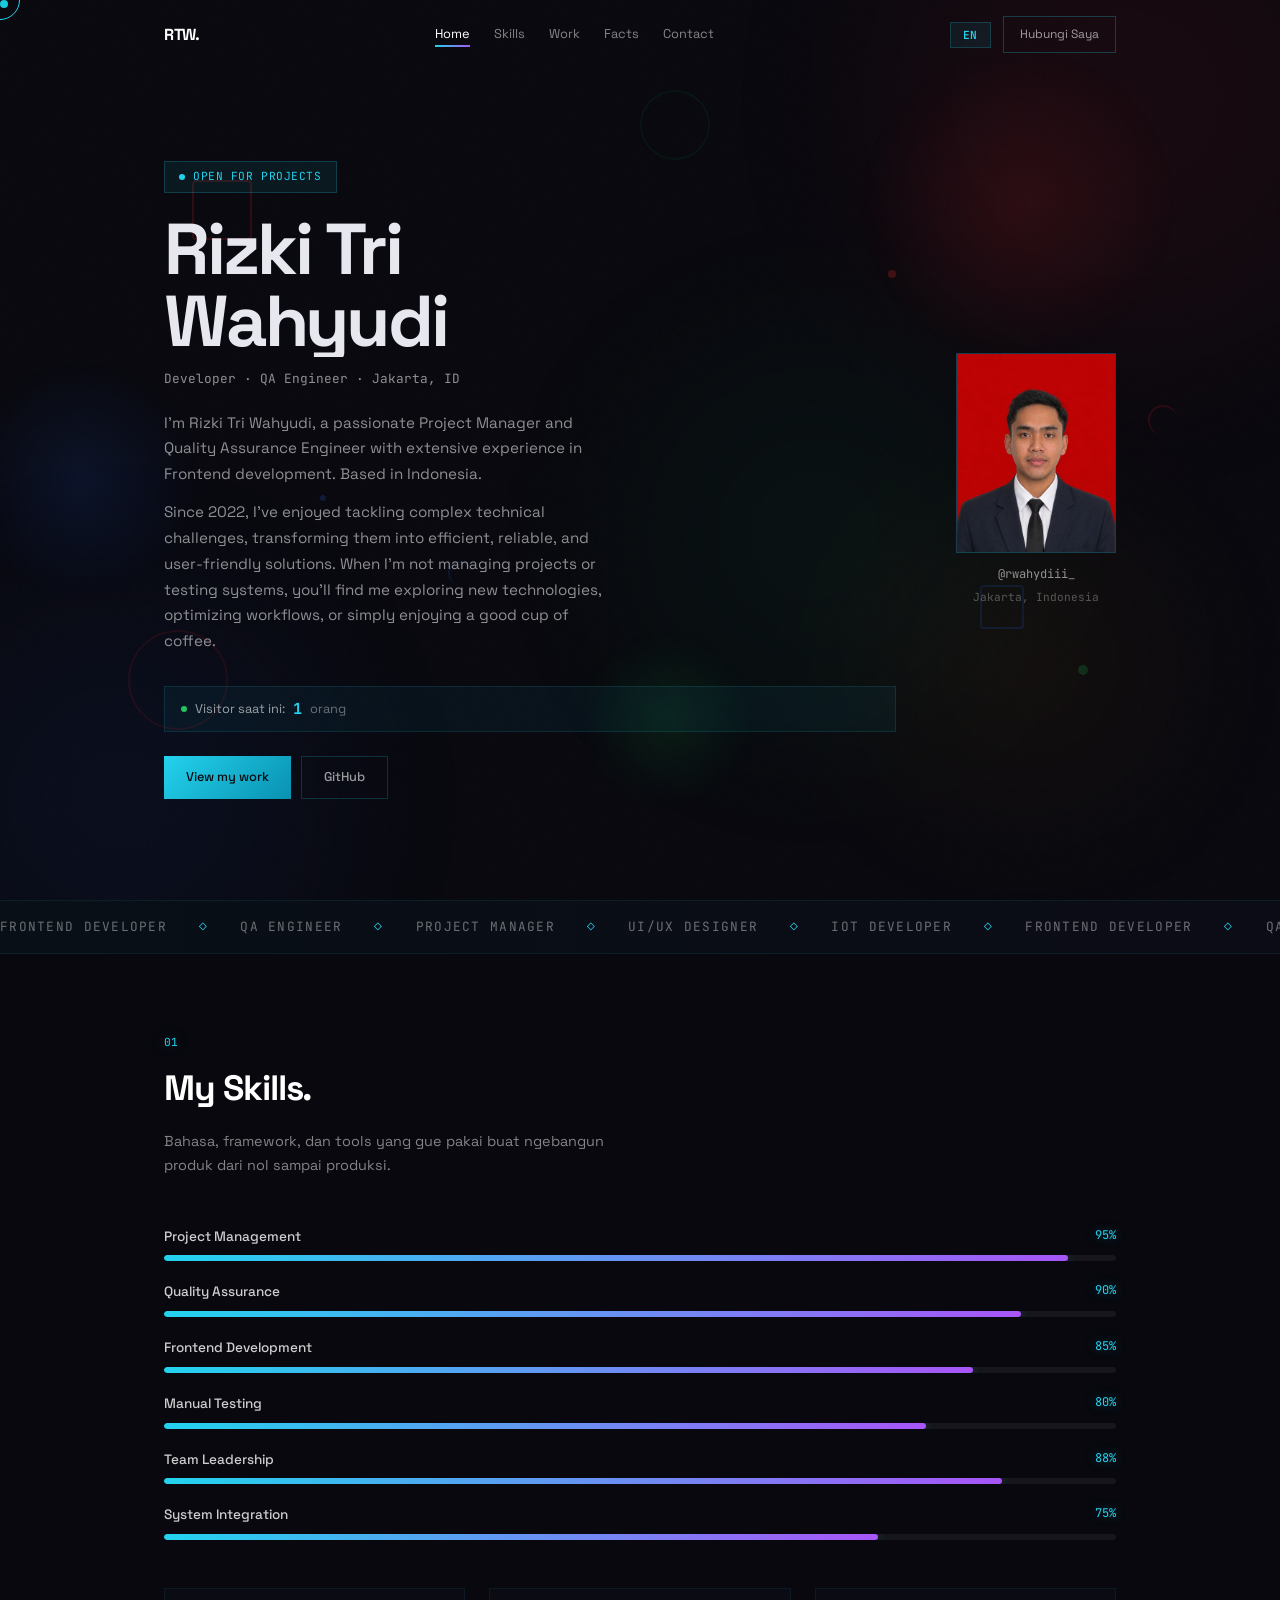
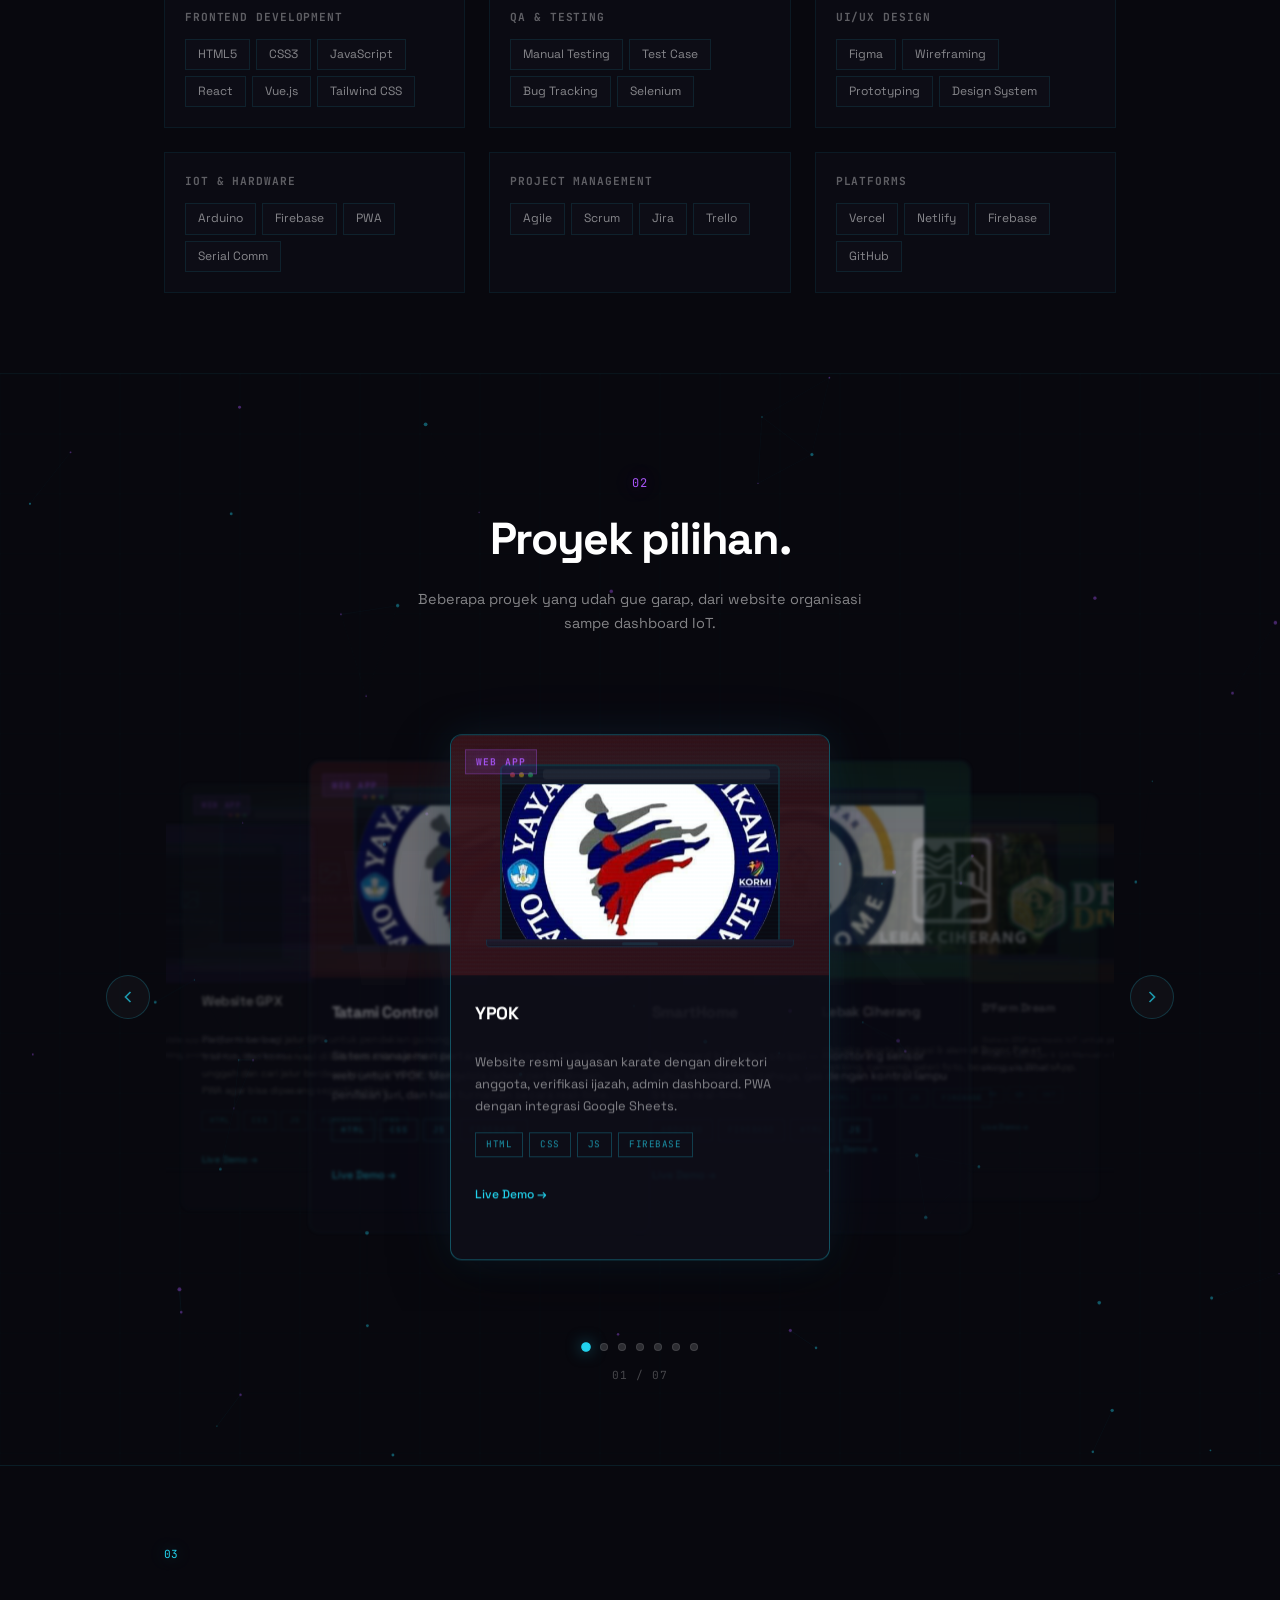
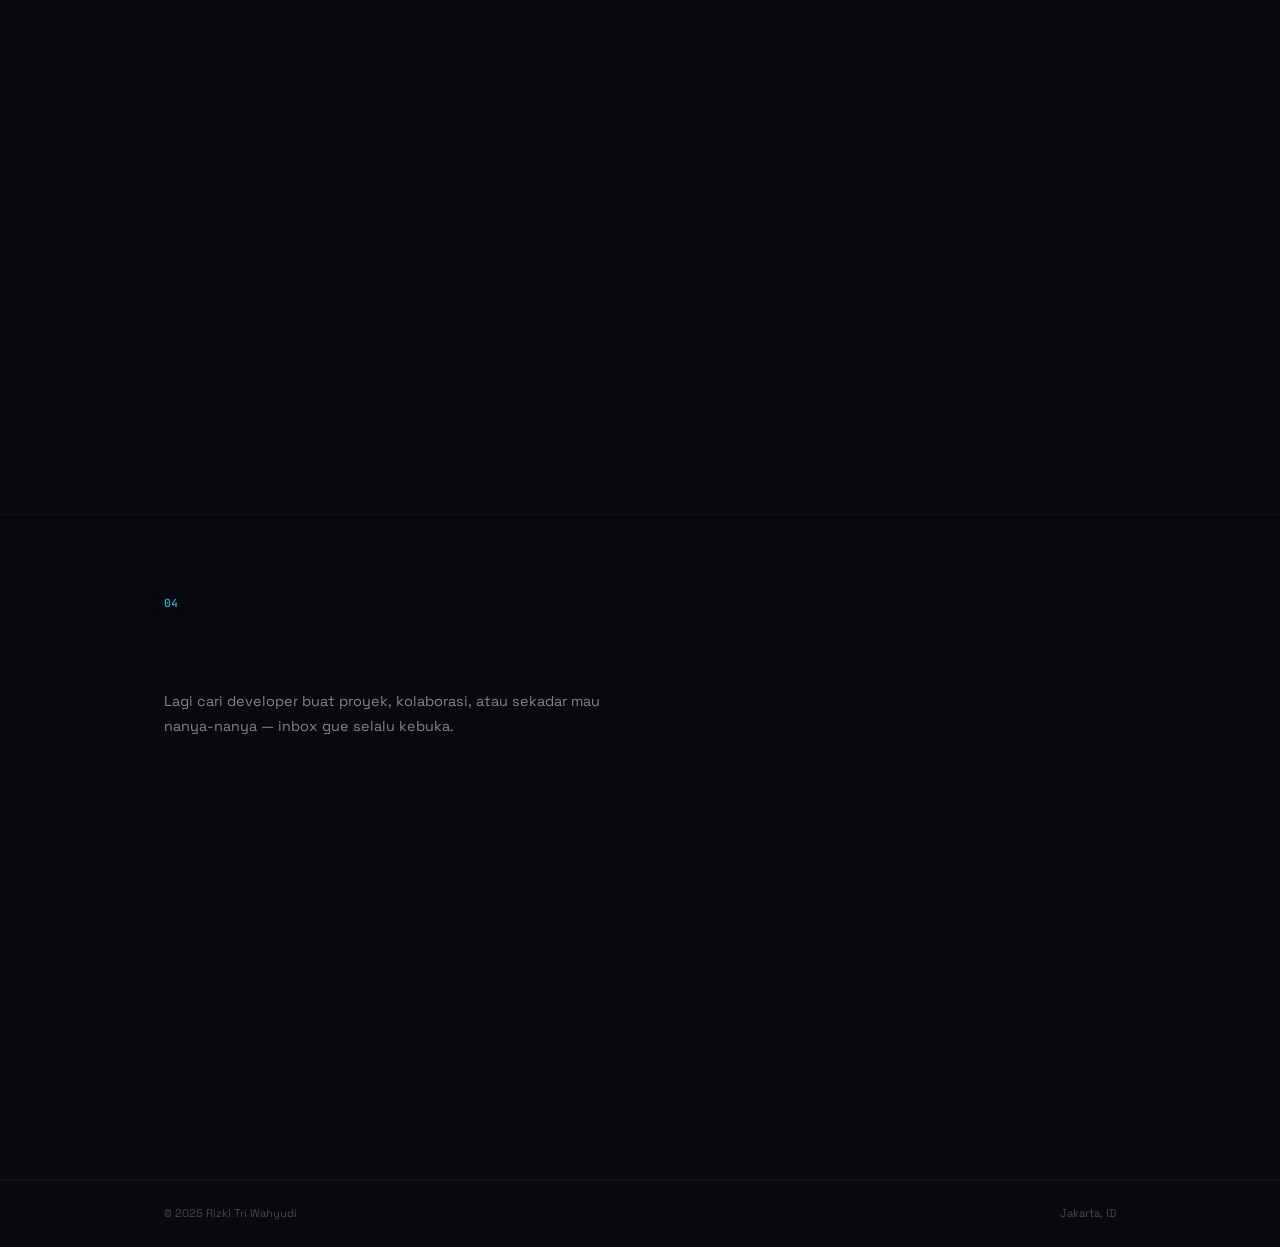
==== index.html @ b9bb35bc "Portfolio - Rizki Tri Wahyudi" ====
<!DOCTYPE html>
<html lang="id">
<head>
  <meta charset="UTF-8">
  <meta name="viewport" content="width=device-width, initial-scale=1.0">
  <title>Rizki Tri Wahyudi — Developer & QA Engineer</title>
  <link rel="preconnect" href="https://fonts.googleapis.com">
  <link rel="preconnect" href="https://fonts.gstatic.com" crossorigin>
  <link href="https://fonts.googleapis.com/css2?family=Space+Grotesk:wght@400;500;600;700&family=JetBrains+Mono:wght@400;500&display=swap" rel="stylesheet">
  <link rel="stylesheet" href="style.css?v=112">
</head>
<body>

  <!-- Custom Cursor -->
  <div class="cursor" id="cursor"></div>
  <div class="cursor-follower" id="follower"></div>

  <!-- Noise Overlay -->
  <div class="noise-overlay"></div>

  <!-- Gradient Blobs -->
  <div class="gradient-blobs">
    <div class="blob blob-1"></div>
    <div class="blob blob-2"></div>
    <div class="blob blob-3"></div>
    <div class="blob blob-4"></div>
  </div>

  <!-- Animated Background Shapes -->
  <div class="bg-shapes">
    <div class="bg-shape bg-shape--1"></div>
    <div class="bg-shape bg-shape--2"></div>
    <div class="bg-shape bg-shape--3"></div>
    <div class="bg-shape bg-shape--4"></div>
    <div class="bg-shape bg-shape--5"></div>
    <div class="bg-shape bg-shape--6"></div>
    <div class="bg-shape bg-shape--7"></div>
    <div class="bg-shape bg-shape--8"></div>
    <div class="bg-shape bg-shape--9"></div>
    <div class="bg-shape bg-shape--10"></div>
    <div class="bg-shape bg-shape--11"></div>
    <div class="bg-shape bg-shape--12"></div>
  </div>

  <!-- Page Loader -->
  <div class="loader" id="loader">
    <div class="loader-text">
      <span>R</span><span>T</span><span>W</span>
    </div>
  </div>

  <!-- Nav -->
  <nav class="nav" id="nav">
    <div class="nav-inner">
      <a href="#home" class="nav-logo">RTW.</a>
      <div class="nav-links">
        <a href="#home" class="nav-link active" data-text="Home" data-i18n="nav.home">Home</a>
        <a href="#skills" class="nav-link" data-text="Skills" data-i18n="nav.skills">Skills</a>
        <a href="#work" class="nav-link" data-text="Work" data-i18n="nav.work">Work</a>
        <a href="#facts" class="nav-link" data-text="Facts" data-i18n="nav.facts">Facts</a>
        <a href="#contact" class="nav-link" data-text="Contact" data-i18n="nav.contact">Contact</a>
      </div>
      <div class="nav-right">
        <button class="lang-toggle" id="langToggle" aria-label="Toggle Language">
          <span class="lang-label" id="langLabel">EN</span>
        </button>
        <a href="#contact" class="nav-cta" data-i18n="nav.cta">Hubungi Saya</a>
      </div>
      <button class="nav-toggle" id="navToggle" aria-label="Menu">
        <span></span><span></span><span></span>
      </button>
    </div>
  </nav>

  <!-- Mobile Menu -->
  <div class="mobile-menu" id="mobileMenu">
    <a href="#home" class="mobile-link" data-i18n="nav.home">Home</a>
    <a href="#skills" class="mobile-link" data-i18n="nav.skills">Skills</a>
    <a href="#work" class="mobile-link" data-i18n="nav.work">Work</a>
    <a href="#facts" class="mobile-link" data-i18n="nav.facts">Facts</a>
    <a href="#contact" class="mobile-link" data-i18n="nav.contact">Contact</a>
  </div>

  <!-- Hero -->
  <section class="hero" id="home">
    <div class="hero-left">
      <div class="hero-status">
        <span class="status-dot"></span>
        <span data-i18n="hero.status">OPEN FOR PROJECTS</span>
      </div>
      <h1 class="hero-name">
        <span class="name-line" data-reveal>Rizki Tri</span>
        <span class="name-line" data-reveal>Wahyudi</span>
      </h1>
      <p class="hero-sub" data-i18n="hero.sub">Developer · QA Engineer · Jakarta, ID</p>
      <p class="hero-desc" data-i18n="hero.desc1">
        I'm Rizki Tri Wahyudi, a passionate Project Manager and Quality Assurance Engineer with extensive experience in Frontend development. Based in Indonesia.
      </p>
      <p class="hero-desc" style="margin-top: -20px;" data-i18n="hero.desc2">
        Since 2022, I've enjoyed tackling complex technical challenges, transforming them into efficient, reliable, and user-friendly solutions. When I'm not managing projects or testing systems, you'll find me exploring new technologies, optimizing workflows, or simply enjoying a good cup of coffee.
      </p>
      <div class="hero-visitor">
        <span class="visitor-dot"></span>
        <span data-i18n="visitor.title">Visitor saat ini:</span>
        <span class="visitor-count" id="visitorCount">1</span>
        <span class="visitor-label" data-i18n="visitor.orang">orang</span>
      </div>
      <div class="hero-btns">
        <a href="#work" class="btn btn-primary" data-i18n="hero.btnWork">View my work</a>
        <a href="https://github.com/rwahyud" target="_blank" class="btn btn-outline">GitHub</a>
      </div>
    </div>
    <div class="hero-right">
      <div class="hero-avatar">
        <!-- Ganti src dengan foto lo -->
        <img src="image/poto-kiki-1.jpg" alt="Rizki Tri Wahyudi">
      </div>
      <p class="hero-handle">@rwahydiii_</p>
      <p class="hero-location">Jakarta, Indonesia</p>
    </div>
  </section>

  <!-- Marquee -->
  <div class="marquee-section">
    <div class="marquee">
      <div class="marquee-track">
        <span>Frontend Developer</span>
        <span class="marquee-dot">◇</span>
        <span>QA Engineer</span>
        <span class="marquee-dot">◇</span>
        <span>Project Manager</span>
        <span class="marquee-dot">◇</span>
        <span>UI/UX Designer</span>
        <span class="marquee-dot">◇</span>
        <span>IoT Developer</span>
        <span class="marquee-dot">◇</span>
        <span>Frontend Developer</span>
        <span class="marquee-dot">◇</span>
        <span>QA Engineer</span>
        <span class="marquee-dot">◇</span>
        <span>Project Manager</span>
        <span class="marquee-dot">◇</span>
        <span>UI/UX Designer</span>
        <span class="marquee-dot">◇</span>
        <span>IoT Developer</span>
        <span class="marquee-dot">◇</span>
      </div>
    </div>
  </div>

  <!-- Skills -->
  <section class="section" id="skills">
    <div class="container">
      <span class="section-num">01</span>
      <h2 class="section-title" data-reveal data-i18n="skills.title">My Skills.</h2>
      <p class="section-desc" data-i18n="skills.desc">Bahasa, framework, dan tools yang gue pakai buat ngebangun produk dari nol sampai produksi.</p>

      <div class="skills-bars">
        <div class="skill-bar" data-reveal>
          <div class="skill-bar-header">
            <span class="skill-bar-name" data-i18n="skillbar.pm">Project Management</span>
            <span class="skill-bar-pct">95%</span>
          </div>
          <div class="skill-bar-track"><div class="skill-bar-fill" data-pct="95"></div></div>
        </div>
        <div class="skill-bar" data-reveal>
          <div class="skill-bar-header">
            <span class="skill-bar-name" data-i18n="skillbar.qa">Quality Assurance</span>
            <span class="skill-bar-pct">90%</span>
          </div>
          <div class="skill-bar-track"><div class="skill-bar-fill" data-pct="90"></div></div>
        </div>
        <div class="skill-bar" data-reveal>
          <div class="skill-bar-header">
            <span class="skill-bar-name" data-i18n="skillbar.frontend">Frontend Development</span>
            <span class="skill-bar-pct">85%</span>
          </div>
          <div class="skill-bar-track"><div class="skill-bar-fill" data-pct="85"></div></div>
        </div>
        <div class="skill-bar" data-reveal>
          <div class="skill-bar-header">
            <span class="skill-bar-name" data-i18n="skillbar.testing">Manual Testing</span>
            <span class="skill-bar-pct">80%</span>
          </div>
          <div class="skill-bar-track"><div class="skill-bar-fill" data-pct="80"></div></div>
        </div>
        <div class="skill-bar" data-reveal>
          <div class="skill-bar-header">
            <span class="skill-bar-name" data-i18n="skillbar.leadership">Team Leadership</span>
            <span class="skill-bar-pct">88%</span>
          </div>
          <div class="skill-bar-track"><div class="skill-bar-fill" data-pct="88"></div></div>
        </div>
        <div class="skill-bar" data-reveal>
          <div class="skill-bar-header">
            <span class="skill-bar-name" data-i18n="skillbar.integration">System Integration</span>
            <span class="skill-bar-pct">75%</span>
          </div>
          <div class="skill-bar-track"><div class="skill-bar-fill" data-pct="75"></div></div>
        </div>
      </div>

      <div class="skills-grid">
        <div class="skill-group" data-reveal>
          <h3 class="skill-label" data-i18n="skillgrp.frontend">Frontend Development</h3>
          <div class="skill-tags">
            <span class="tag">HTML5</span>
            <span class="tag">CSS3</span>
            <span class="tag">JavaScript</span>
            <span class="tag">React</span>
            <span class="tag">Vue.js</span>
            <span class="tag">Tailwind CSS</span>
          </div>
        </div>
        <div class="skill-group" data-reveal>
          <h3 class="skill-label" data-i18n="skillgrp.qa">QA & Testing</h3>
          <div class="skill-tags">
            <span class="tag">Manual Testing</span>
            <span class="tag">Test Case</span>
            <span class="tag">Bug Tracking</span>
            <span class="tag">Selenium</span>
          </div>
        </div>
        <div class="skill-group" data-reveal>
          <h3 class="skill-label" data-i18n="skillgrp.uiux">UI/UX Design</h3>
          <div class="skill-tags">
            <span class="tag">Figma</span>
            <span class="tag">Wireframing</span>
            <span class="tag">Prototyping</span>
            <span class="tag">Design System</span>
          </div>
        </div>
        <div class="skill-group" data-reveal>
          <h3 class="skill-label" data-i18n="skillgrp.iot">IoT & Hardware</h3>
          <div class="skill-tags">
            <span class="tag">Arduino</span>
            <span class="tag">Firebase</span>
            <span class="tag">PWA</span>
            <span class="tag">Serial Comm</span>
          </div>
        </div>
        <div class="skill-group" data-reveal>
          <h3 class="skill-label" data-i18n="skillgrp.pm">Project Management</h3>
          <div class="skill-tags">
            <span class="tag">Agile</span>
            <span class="tag">Scrum</span>
            <span class="tag">Jira</span>
            <span class="tag">Trello</span>
          </div>
        </div>
        <div class="skill-group" data-reveal>
          <h3 class="skill-label" data-i18n="skillgrp.platforms">Platforms</h3>
          <div class="skill-tags">
            <span class="tag">Vercel</span>
            <span class="tag">Netlify</span>
            <span class="tag">Firebase</span>
            <span class="tag">GitHub</span>
          </div>
        </div>
      </div>
    </div>
  </section>

  <!-- Work -->
  <section class="section work-section" id="work">
    <canvas id="workBgCanvas"></canvas>
    <div class="work-watermark">WORK</div>

    <div class="work-header">
      <span class="section-num">02</span>
      <h2 class="work-title" data-reveal data-i18n="work.title">Proyek pilihan.</h2>
      <p class="work-desc" data-i18n="work.desc">Beberapa proyek yang udah gue garap, dari website organisasi sampe dashboard IoT.</p>
    </div>

    <div class="carousel">
      <button class="carousel-arrow carousel-prev" id="carouselPrev">
        <svg width="20" height="20" viewBox="0 0 24 24" fill="none" stroke="currentColor" stroke-width="2"><path d="M15 18l-6-6 6-6"/></svg>
      </button>

      <div class="carousel-viewport">
        <div class="carousel-track" id="carouselTrack"></div>
      </div>

      <button class="carousel-arrow carousel-next" id="carouselNext">
        <svg width="20" height="20" viewBox="0 0 24 24" fill="none" stroke="currentColor" stroke-width="2"><path d="M9 18l6-6-6-6"/></svg>
      </button>
    </div>

    <div class="carousel-dots" id="carouselDots"></div>
    <div class="carousel-counter" id="carouselCounter"></div>
  </section>

  <!-- Random Facts -->
  <section class="section" id="facts">
    <div class="container">
      <span class="section-num">03</span>
      <h2 class="section-title" data-reveal data-i18n="facts.title">Random Facts.</h2>
      <div class="facts-layout">
        <div class="facts-list">
          <div class="fact-item" data-reveal>
            <span class="fact-icon">&#9670;</span>
            <p data-i18n="fact1">Gue sedikit kecanduan optimasi workflow dan proses.</p>
          </div>
          <div class="fact-item" data-reveal>
            <span class="fact-icon">&#9670;</span>
            <p data-i18n="fact2">Suka banget baca blog teknologi dan metodologi project management.</p>
          </div>
          <div class="fact-item" data-reveal>
            <span class="fact-icon">&#9670;</span>
            <p data-i18n="fact3">Gue enjoy ngebangun sistem yang reliable, entah itu kode atau struktur project.</p>
          </div>
          <div class="fact-item" data-reveal>
            <span class="fact-icon">&#9670;</span>
            <p data-i18n="fact4">Agile methodology itu pendekatan favorit gue (di kerja dan hidup).</p>
          </div>
          <div class="fact-item" data-reveal>
            <span class="fact-icon">&#9670;</span>
            <p data-i18n="fact5">Secangkir kopi yang bagus jadi bahan bakar sesi problem-solving terbaik gue.</p>
          </div>
          <div class="fact-item" data-reveal>
            <span class="fact-icon">&#9670;</span>
            <p data-i18n="fact6">Masih cariin tool project management yang sempurna.</p>
          </div>
        </div>
        <div class="facts-photo" data-reveal>
          <!-- Taruh foto lo di image/facts-photo.jpg — otomatis tampil, placeholder ini otomatis hilang -->
          <div class="photo-placeholder" id="factsPhotoPlaceholder">
            <svg width="48" height="48" viewBox="0 0 24 24" fill="none" stroke="currentColor" stroke-width="1.5" style="color: rgba(255,255,255,0.15)"><rect x="3" y="3" width="18" height="18" rx="2"/><circle cx="8.5" cy="8.5" r="1.5"/><path d="M21 15l-5-5L5 21"/></svg>
            <span data-i18n="facts.photo">Foto lo di sini</span>
          </div>
          <img src="image/photo-kiki2.jpg" alt="Rizki Tri Wahyudi" class="facts-photo-img" style="display:none"
               onload="this.style.display='block'; document.getElementById('factsPhotoPlaceholder').style.display='none';"
               onerror="this.remove();">
        </div>
      </div>
    </div>
  </section>

  <!-- Contact -->
  <section class="section" id="contact">
    <div class="container">
      <span class="section-num">04</span>
      <h2 class="section-title" data-reveal data-i18n="contact.title">Punya ide? Ngobrol yuk.</h2>
      <p class="section-desc" data-i18n="contact.desc">Lagi cari developer buat proyek, kolaborasi, atau sekadar mau nanya-nanya — inbox gue selalu kebuka.</p>

      <div class="contact-links">
        <a href="https://github.com/rwahyud" target="_blank" class="contact-item" data-reveal>
          <span class="contact-icon">
            <svg width="20" height="20" viewBox="0 0 24 24" fill="currentColor"><path d="M12 0c-6.626 0-12 5.373-12 12 0 5.302 3.438 9.8 8.207 11.387.599.111.793-.261.793-.577v-2.234c-3.338.726-4.033-1.416-4.033-1.416-.546-1.387-1.333-1.756-1.333-1.756-1.089-.745.083-.729.083-.729 1.205.084 1.839 1.237 1.839 1.237 1.07 1.834 2.807 1.304 3.492.997.107-.775.418-1.305.762-1.604-2.665-.305-5.467-1.334-5.467-5.931 0-1.311.469-2.381 1.236-3.221-.124-.303-.535-1.524.117-3.176 0 0 1.008-.322 3.301 1.23.957-.266 1.983-.399 3.003-.404 1.02.005 2.047.138 3.006.404 2.291-1.552 3.297-1.23 3.297-1.23.653 1.653.242 2.874.118 3.176.77.84 1.235 1.911 1.235 3.221 0 4.609-2.807 5.624-5.479 5.921.43.372.823 1.102.823 2.222v3.293c0 .319.192.694.801.576 4.765-1.589 8.199-6.086 8.199-11.386 0-6.627-5.373-12-12-12z"/></svg>
          </span>
          <div>
            <span class="contact-name">GitHub</span>
            <span class="contact-val">@rwahyud</span>
          </div>
          <span class="contact-arrow">→</span>
        </a>
        <a href="https://www.linkedin.com/in/rizki-tri-wahyudi-a215272b0/" target="_blank" class="contact-item" data-reveal>
          <span class="contact-icon">
            <svg width="20" height="20" viewBox="0 0 24 24" fill="currentColor"><path d="M20.447 20.452h-3.554v-5.569c0-1.328-.027-3.037-1.852-3.037-1.853 0-2.136 1.445-2.136 2.939v5.667H9.351V9h3.414v1.561h.046c.477-.9 1.637-1.85 3.37-1.85 3.601 0 4.267 2.37 4.267 5.455v6.286zM5.337 7.433c-1.144 0-2.063-.926-2.063-2.065 0-1.138.92-2.063 2.063-2.063 1.14 0 2.064.925 2.064 2.063 0 1.139-.925 2.065-2.064 2.065zm1.782 13.019H3.555V9h3.564v11.452zM22.225 0H1.771C.792 0 0 .774 0 1.729v20.542C0 23.227.792 24 1.771 24h20.451C23.2 24 24 23.227 24 22.271V1.729C24 .774 23.2 0 22.222 0h.003z"/></svg>
          </span>
          <div>
            <span class="contact-name">LinkedIn</span>
            <span class="contact-val">Rizki Tri Wahyudi</span>
          </div>
          <span class="contact-arrow">→</span>
        </a>
        <a href="https://instagram.com/rwahydiii_" target="_blank" class="contact-item" data-reveal>
          <span class="contact-icon">
            <svg width="20" height="20" viewBox="0 0 24 24" fill="currentColor"><path d="M12 2.163c3.204 0 3.584.012 4.85.07 3.252.148 4.771 1.691 4.919 4.919.058 1.265.069 1.645.069 4.849 0 3.205-.012 3.584-.069 4.849-.149 3.225-1.664 4.771-4.919 4.919-1.266.058-1.644.07-4.85.07-3.204 0-3.584-.012-4.849-.07-3.26-.149-4.771-1.699-4.919-4.92-.058-1.265-.07-1.644-.07-4.849 0-3.204.013-3.583.07-4.849.149-3.227 1.664-4.771 4.919-4.919 1.266-.057 1.645-.069 4.849-.069zm0-2.163c-3.259 0-3.667.014-4.947.072-4.358.2-6.78 2.618-6.98 6.98-.059 1.281-.073 1.689-.073 4.948 0 3.259.014 3.668.072 4.948.2 4.358 2.618 6.78 6.98 6.98 1.281.058 1.689.072 4.948.072 3.259 0 3.668-.014 4.948-.072 4.354-.2 6.782-2.618 6.979-6.98.059-1.28.073-1.689.073-4.948 0-3.259-.014-3.667-.072-4.947-.196-4.354-2.617-6.78-6.979-6.98-1.281-.059-1.69-.073-4.949-.073zm0 5.838c-3.403 0-6.162 2.759-6.162 6.162s2.759 6.163 6.162 6.163 6.162-2.759 6.162-6.163c0-3.403-2.759-6.162-6.162-6.162zm0 10.162c-2.209 0-4-1.79-4-4 0-2.209 1.791-4 4-4s4 1.791 4 4c0 2.21-1.791 4-4 4zm6.406-11.845c-.796 0-1.441.645-1.441 1.44s.645 1.44 1.441 1.44c.795 0 1.439-.645 1.439-1.44s-.644-1.44-1.439-1.44z"/></svg>
          </span>
          <div>
            <span class="contact-name">Instagram</span>
            <span class="contact-val">@rwahydiii_</span>
          </div>
          <span class="contact-arrow">→</span>
        </a>
        <a href="mailto:wahyudirizkytri@gmail.com" class="contact-item" data-reveal>
          <span class="contact-icon">
            <svg width="20" height="20" viewBox="0 0 24 24" fill="none" stroke="currentColor" stroke-width="2"><rect x="2" y="4" width="20" height="16" rx="2"/><path d="m22 7-8.97 5.7a1.94 1.94 0 0 1-2.06 0L2 7"/></svg>
          </span>
          <div>
            <span class="contact-name">Email</span>
            <span class="contact-val">wahyudirizkytri@gmail.com</span>
          </div>
          <span class="contact-arrow">→</span>
        </a>
      </div>
    </div>
  </section>

  <!-- Footer -->
  <footer class="footer">
    <div class="container">
      <div class="footer-inner">
        <span>© 2025 Rizki Tri Wahyudi</span>
        <span>Jakarta, ID</span>
      </div>
    </div>
  </footer>

  <script src="script.js?v=101"></script>
</body>
</html>
---- style.css ----
*, *::before, *::after {
  margin: 0;
  padding: 0;
  box-sizing: border-box;
}

:root {
  --bg: #08080e;
  --bg2: #0f0f19;
  --border: rgba(34,211,238,0.1);
  --text: #e8e8f0;
  --text2: rgba(255,255,255,0.55);
  --text3: rgba(255,255,255,0.3);
  --red: #dc2626;
  --red-light: rgba(220,38,38,0.15);
  --blue: #2563eb;
  --blue-light: rgba(37,99,235,0.15);
  --green: #16a34a;
  --green-light: rgba(22,163,74,0.15);
  --cyan: #22d3ee;
  --purple: #a855f7;
  --font: 'Space Grotesk', sans-serif;
  --mono: 'JetBrains Mono', monospace;
}

html { scroll-behavior: smooth; }

body {
  font-family: var(--font);
  background: var(--bg);
  color: var(--text);
  line-height: 1.6;
  overflow-x: hidden;
  cursor: none;
}

::selection { background: var(--cyan); color: #08080e; }
a { color: inherit; text-decoration: none; cursor: none; }
button { cursor: none; }

.container {
  max-width: 1000px;
  margin: 0 auto;
  padding: 0 24px;
}

/* ===== Custom Cursor ===== */
.cursor {
  width: 8px;
  height: 8px;
  background: var(--cyan);
  border-radius: 50%;
  position: fixed;
  pointer-events: none;
  z-index: 9999;
  mix-blend-mode: difference;
  transition: transform 0.1s, background 0.3s;
}

.cursor-follower {
  width: 40px;
  height: 40px;
  border: 1.5px solid var(--cyan);
  border-radius: 50%;
  position: fixed;
  pointer-events: none;
  z-index: 9998;
  transition: width 0.3s, height 0.3s, border-color 0.3s, background 0.3s;
  transform: translate(-50%, -50%);
}

.cursor-follower.hovering {
  width: 64px;
  height: 64px;
  background: rgba(34,211,238,0.06);
}

/* ===== Noise ===== */
.noise-overlay {
  position: fixed;
  inset: 0;
  z-index: 9990;
  pointer-events: none;
  opacity: 0.025;
  background-image: url("data:image/svg+xml,%3Csvg viewBox='0 0 256 256' xmlns='http://www.w3.org/2000/svg'%3E%3Cfilter id='n'%3E%3CfeTurbulence type='fractalNoise' baseFrequency='0.9' numOctaves='4' stitchTiles='stitch'/%3E%3C/filter%3E%3Crect width='100%25' height='100%25' filter='url(%23n)'/%3E%3C/svg%3E");
  background-size: 128px;
}

/* ===== Loader ===== */
.loader {
  position: fixed;
  inset: 0;
  background: #08080e;
  z-index: 10000;
  display: flex;
  align-items: center;
  justify-content: center;
  transition: opacity 0.6s, visibility 0.6s;
}

.loader.hidden {
  opacity: 0;
  visibility: hidden;
}

.loader-text {
  font-family: var(--font);
  font-size: 3rem;
  font-weight: 700;
  display: flex;
  gap: 4px;
}

.loader-text span {
  display: inline-block;
  animation: loaderBounce 0.6s ease-in-out infinite alternate;
}

.loader-text span:nth-child(2) { animation-delay: 0.1s; }
.loader-text span:nth-child(3) { animation-delay: 0.2s; }

@keyframes loaderBounce {
  from { transform: translateY(0); color: rgba(255,255,255,0.6); }
  to { transform: translateY(-14px); color: var(--cyan); }
}

/* ===== Gradient Blobs (shared across pages) ===== */
.gradient-blobs {
  position: fixed;
  inset: 0;
  z-index: -1;
  pointer-events: none;
  overflow: hidden;
}

.blob {
  position: absolute;
  border-radius: 50%;
  filter: blur(100px);
  opacity: 0.07;
}

.blob-1 {
  width: 500px; height: 500px;
  background: var(--red);
  top: -150px; right: -100px;
  animation: blobFloat 25s ease-in-out infinite;
}

.blob-2 {
  width: 400px; height: 400px;
  background: var(--blue);
  bottom: -100px; left: -80px;
  animation: blobFloat 20s ease-in-out infinite reverse;
}

.blob-3 {
  width: 350px; height: 350px;
  background: var(--green);
  top: 40%; left: 50%;
  animation: blobFloat 30s ease-in-out infinite 5s;
}

.blob-4 {
  width: 250px; height: 250px;
  background: #f59e0b;
  top: 60%; right: 10%;
  animation: blobFloat 22s ease-in-out infinite 8s;
}

@keyframes blobFloat {
  0%, 100% { transform: translate(0, 0) scale(1); }
  25% { transform: translate(40px, -30px) scale(1.08); }
  50% { transform: translate(-20px, 25px) scale(0.95); }
  75% { transform: translate(30px, 15px) scale(1.03); }
}

/* ===== Animated Background Shapes ===== */
.bg-shapes {
  position: fixed;
  inset: 0;
  z-index: -1;
  pointer-events: none;
  overflow: hidden;
}

.bg-shape {
  position: absolute;
  border-radius: 50%;
  opacity: 0.12;
  animation-timing-function: ease-in-out;
  animation-iteration-count: infinite;
}

/* --- Circle 1: large red, top-right --- */
.bg-shape--1 {
  width: 320px; height: 320px;
  background: radial-gradient(circle, var(--red) 0%, transparent 70%);
  top: 5%; right: 8%;
  animation: shapeDrift1 18s ease-in-out infinite;
}

/* --- Circle 2: medium blue, mid-left --- */
.bg-shape--2 {
  width: 240px; height: 240px;
  background: radial-gradient(circle, var(--blue) 0%, transparent 70%);
  top: 40%; left: -3%;
  animation: shapeDrift2 22s ease-in-out infinite;
}

/* --- Circle 3: small green, bottom-center --- */
.bg-shape--3 {
  width: 180px; height: 180px;
  background: radial-gradient(circle, var(--green) 0%, transparent 70%);
  bottom: 10%; left: 45%;
  animation: shapeDrift3 16s ease-in-out infinite;
}

/* --- Diamond 1: red outline, floating --- */
.bg-shape--4 {
  width: 60px; height: 60px;
  background: transparent;
  border: 2px solid var(--red);
  border-radius: 4px;
  top: 20%; left: 15%;
  opacity: 0.18;
  animation: shapeSpin 24s linear infinite, shapeDrift1 20s ease-in-out infinite;
}

/* --- Diamond 2: blue outline --- */
.bg-shape--5 {
  width: 44px; height: 44px;
  background: transparent;
  border: 2px solid var(--blue);
  border-radius: 4px;
  top: 65%; right: 20%;
  opacity: 0.15;
  animation: shapeSpin 30s linear infinite reverse, shapeDrift2 18s ease-in-out infinite;
}

/* --- Dot cluster 1 --- */
.bg-shape--6 {
  width: 8px; height: 8px;
  background: var(--red);
  border-radius: 50%;
  top: 30%; right: 30%;
  opacity: 0.25;
  animation: shapePulse 4s ease-in-out infinite, shapeDrift3 12s ease-in-out infinite;
}

/* --- Dot cluster 2 --- */
.bg-shape--7 {
  width: 6px; height: 6px;
  background: var(--blue);
  border-radius: 50%;
  top: 55%; left: 25%;
  opacity: 0.2;
  animation: shapePulse 3s ease-in-out infinite 1s, shapeDrift1 14s ease-in-out infinite;
}

/* --- Dot cluster 3 --- */
.bg-shape--8 {
  width: 10px; height: 10px;
  background: var(--green);
  border-radius: 50%;
  bottom: 25%; right: 15%;
  opacity: 0.22;
  animation: shapePulse 5s ease-in-out infinite 0.5s, shapeDrift2 16s ease-in-out infinite;
}

/* --- Ring 1 --- */
.bg-shape--9 {
  width: 100px; height: 100px;
  background: transparent;
  border: 2px solid var(--red);
  border-radius: 50%;
  top: 70%; left: 10%;
  opacity: 0.1;
  animation: shapeSpin 28s linear infinite, shapeDrift3 22s ease-in-out infinite;
}

/* --- Ring 2 --- */
.bg-shape--10 {
  width: 70px; height: 70px;
  background: transparent;
  border: 2px solid var(--green);
  border-radius: 50%;
  top: 10%; left: 50%;
  opacity: 0.08;
  animation: shapeSpin 20s linear infinite reverse, shapeDrift1 18s ease-in-out infinite;
}

/* --- Cross 1 --- */
.bg-shape--11 {
  width: 30px; height: 30px;
  background: transparent;
  border-top: 2px solid var(--red);
  border-left: 2px solid var(--red);
  top: 45%; right: 8%;
  opacity: 0.15;
  animation: shapeSpin 26s linear infinite, shapeDrift2 20s ease-in-out infinite;
}

/* --- Cross 2 --- */
.bg-shape--12 {
  width: 24px; height: 24px;
  background: transparent;
  border-top: 2px solid var(--blue);
  border-left: 2px solid var(--blue);
  bottom: 35%; left: 35%;
  opacity: 0.12;
  animation: shapeSpin 22s linear infinite reverse, shapeDrift3 15s ease-in-out infinite;
}

@keyframes shapeDrift1 {
  0%, 100% { transform: translate(0, 0); }
  33% { transform: translate(35px, -25px); }
  66% { transform: translate(-20px, 15px); }
}

@keyframes shapeDrift2 {
  0%, 100% { transform: translate(0, 0); }
  33% { transform: translate(-30px, 20px); }
  66% { transform: translate(25px, -30px); }
}

@keyframes shapeDrift3 {
  0%, 100% { transform: translate(0, 0); }
  33% { transform: translate(20px, 30px); }
  66% { transform: translate(-25px, -20px); }
}

@keyframes shapeSpin {
  from { rotate: 0deg; }
  to { rotate: 360deg; }
}

@keyframes shapePulse {
  0%, 100% { transform: scale(1); opacity: 0.2; }
  50% { transform: scale(1.8); opacity: 0.08; }
}

/* ===== Nav ===== */
.nav {
  position: fixed;
  top: 0; left: 0; right: 0;
  z-index: 100;
  padding: 16px 0;
  transition: background 0.4s, border-color 0.4s, backdrop-filter 0.4s;
}

.nav.scrolled {
  background: rgba(8,8,14,0.85);
  backdrop-filter: blur(16px);
  border-bottom: 1px solid rgba(34,211,238,0.08);
}

.nav.nav--dark {
  background: rgba(8,8,14,0.85);
  border-bottom: 1px solid rgba(34,211,238,0.08);
}

.nav--dark .nav-logo { color: #fff; }
.nav--dark .nav-link { color: rgba(255,255,255,0.5); }
.nav--dark .nav-link:hover,
.nav--dark .nav-link.active { color: #fff; }
.nav--dark .nav-link::after { background: linear-gradient(90deg, #22d3ee, #a855f7); }
.nav--dark .nav-cta { border-color: rgba(34,211,238,0.25); color: rgba(255,255,255,0.6); }
.nav--dark .nav-cta:hover { border-color: #22d3ee; color: #22d3ee; }
.nav--dark .nav-toggle span { background: #fff; }

.nav-inner {
  max-width: 1000px;
  margin: 0 auto;
  padding: 0 24px;
  display: flex;
  align-items: center;
  justify-content: space-between;
}

.nav-right {
  display: flex;
  align-items: center;
  gap: 12px;
}

.nav-logo {
  font-size: 1rem;
  font-weight: 700;
  letter-spacing: -0.02em;
  position: relative;
  color: #fff;
}

.nav-logo::after {
  content: '';
  position: absolute;
  bottom: -2px; left: 0;
  width: 100%; height: 2px;
  background: linear-gradient(90deg, var(--cyan), var(--purple), var(--cyan));
  transform: scaleX(0);
  transition: transform 0.3s;
  transform-origin: right;
}

.nav-logo:hover::after {
  transform: scaleX(1);
  transform-origin: left;
}

.nav-links { display: flex; gap: 24px; }

.nav-link {
  font-size: 0.8rem;
  color: rgba(255,255,255,0.5);
  transition: 0.2s;
  position: relative;
}

.nav-link::after {
  content: '';
  position: absolute;
  bottom: -2px; left: 0;
  width: 0; height: 1.5px;
  background: linear-gradient(90deg, var(--cyan), var(--purple));
  transition: 0.3s;
}

.nav-link:hover, .nav-link.active { color: #fff; }
.nav-link:hover::after, .nav-link.active::after { width: 100%; }

.nav-cta {
  font-size: 0.75rem;
  padding: 8px 16px;
  border: 1px solid rgba(34,211,238,0.25);
  color: rgba(255,255,255,0.6);
  transition: 0.3s;
  position: relative;
  overflow: hidden;
}

.nav-cta::before {
  content: '';
  position: absolute;
  inset: 0;
  background: linear-gradient(135deg, var(--cyan), var(--purple));
  opacity: 0;
  transition: opacity 0.3s;
}

.nav-cta:hover {
  border-color: transparent;
  color: #fff;
}

.nav-cta:hover::before { opacity: 1; }

.nav-toggle {
  display: none;
  flex-direction: column;
  gap: 5px;
  background: none;
  border: none;
}

.nav-toggle span {
  width: 20px; height: 1.5px;
  background: #fff;
  transition: 0.3s;
}

.lang-toggle {
  background: rgba(34,211,238,0.08);
  border: 1px solid rgba(34,211,238,0.2);
  color: var(--cyan);
  padding: 5px 12px;
  font-family: var(--mono);
  font-size: 0.7rem;
  font-weight: 600;
  cursor: pointer;
  transition: 0.2s;
  letter-spacing: 0.05em;
}

.lang-toggle:hover {
  background: rgba(34,211,238,0.15);
  border-color: var(--cyan);
}

.hero-visitor {
  display: flex;
  align-items: center;
  gap: 8px;
  padding: 10px 16px;
  background: rgba(34,211,238,0.05);
  border: 1px solid rgba(34,211,238,0.12);
  margin-bottom: 24px;
  font-size: 0.8rem;
  color: rgba(255,255,255,0.6);
}

.visitor-dot {
  width: 6px; height: 6px;
  background: #22c55e;
  border-radius: 50%;
  animation: pulse-dot 2s infinite;
}

@keyframes pulse-dot {
  0%, 100% { opacity: 1; box-shadow: 0 0 0 0 rgba(34,197,94,0.5); }
  50% { opacity: 0.8; box-shadow: 0 0 0 4px rgba(34,197,94,0); }
}

.visitor-count {
  font-family: var(--mono);
  font-weight: 700;
  color: var(--cyan);
  font-size: 0.95rem;
}

.visitor-label {
  color: rgba(255,255,255,0.4);
}

.mobile-menu {
  position: fixed;
  inset: 0;
  background: rgba(8,8,14,0.97);
  z-index: 99;
  display: flex;
  flex-direction: column;
  align-items: center;
  justify-content: center;
  gap: 24px;
  opacity: 0;
  pointer-events: none;
  transition: 0.3s;
}

.mobile-menu.active { opacity: 1; pointer-events: all; }

.mobile-link {
  font-size: 1.5rem;
  font-weight: 600;
  color: rgba(255,255,255,0.5);
  transition: 0.2s;
}

.mobile-link:hover { color: var(--cyan); }

/* ===== Hero ===== */
.hero {
  min-height: 100vh;
  display: flex;
  align-items: center;
  padding: 120px 24px 60px;
  max-width: 1000px;
  margin: 0 auto;
  gap: 60px;
}

.hero-left { flex: 1; }

.hero-status {
  display: inline-flex;
  align-items: center;
  gap: 8px;
  font-family: var(--mono);
  font-size: 0.7rem;
  color: var(--cyan);
  margin-bottom: 20px;
  letter-spacing: 0.05em;
  padding: 6px 14px;
  background: rgba(34,211,238,0.08);
  border: 1px solid rgba(34,211,238,0.2);
}

.status-dot {
  width: 6px; height: 6px;
  background: var(--cyan);
  border-radius: 50%;
  animation: pulse 2s infinite;
}

@keyframes pulse {
  0%, 100% { opacity: 1; transform: scale(1); }
  50% { opacity: 0.4; transform: scale(0.7); }
}

.hero-name {
  font-size: clamp(2.5rem, 6vw, 4.5rem);
  font-weight: 700;
  line-height: 1;
  letter-spacing: -0.04em;
  margin-bottom: 12px;
}

.name-line {
  display: block;
  overflow: hidden;
}

.name-line span {
  display: inline-block;
  transform: translateY(110%);
  animation: nameReveal 0.8s cubic-bezier(0.4, 0, 0.2, 1) forwards;
}

.name-line:nth-child(2) span { animation-delay: 0.15s; }

@keyframes nameReveal {
  to { transform: translateY(0); }
}

.hero-sub {
  font-family: var(--mono);
  font-size: 0.8rem;
  color: var(--text2);
  margin-bottom: 20px;
}

.hero-desc {
  font-size: 0.95rem;
  color: var(--text2);
  max-width: 440px;
  line-height: 1.7;
  margin-bottom: 32px;
}

.hero-stats {
  display: flex;
  gap: 32px;
  margin-bottom: 32px;
  padding-bottom: 28px;
  border-bottom: 1px solid var(--border);
}

.stat-num {
  font-size: 1.8rem;
  font-weight: 700;
  display: block;
  background: linear-gradient(135deg, var(--cyan), var(--purple));
  -webkit-background-clip: text;
  -webkit-text-fill-color: transparent;
  background-clip: text;
}

.stat-plus {
  font-size: 1rem;
  color: var(--cyan);
}

.stat-label {
  font-family: var(--mono);
  font-size: 0.65rem;
  color: rgba(255,255,255,0.3);
  text-transform: uppercase;
  letter-spacing: 0.05em;
}

.hero-btns { display: flex; gap: 10px; }

.btn {
  display: inline-flex;
  align-items: center;
  gap: 6px;
  padding: 10px 22px;
  font-size: 0.8rem;
  font-weight: 500;
  transition: 0.3s;
  border: none;
  font-family: var(--font);
  position: relative;
  overflow: hidden;
}

.btn-primary {
  background: linear-gradient(135deg, var(--cyan), #0891b2);
  color: #08080e;
}

.btn-primary:hover {
  transform: translateY(-2px);
  box-shadow: 0 8px 24px rgba(34,211,238,0.25);
}

.btn-outline {
  background: transparent;
  color: rgba(255,255,255,0.6);
  border: 1px solid rgba(34,211,238,0.2);
}

.btn-outline:hover {
  border-color: var(--cyan);
  color: var(--cyan);
}

.hero-right {
  flex-shrink: 0;
  text-align: center;
}

.hero-avatar {
  width: 160px; height: 200px;
  background: linear-gradient(135deg, rgba(34,211,238,0.1), rgba(168,85,247,0.1));
  border: 1px solid rgba(34,211,238,0.2);
  display: flex;
  align-items: flex-start;
  justify-content: center;
  margin-bottom: 12px;
  position: relative;
  overflow: hidden;
}

.hero-avatar img {
  width: 100%; height: 100%;
  object-fit: cover;
  object-position: top center;
  position: relative;
  z-index: 1;
}

.hero-avatar::before {
  content: '';
  position: absolute;
  inset: -2px;
  border: 2px dashed rgba(34,211,238,0.15);
  animation: rotateBorder 15s linear infinite;
}

.hero-avatar::after {
  content: '';
  position: absolute;
  inset: 0;
  background: linear-gradient(135deg, transparent 40%, rgba(34,211,238,0.05));
}

@keyframes rotateBorder {
  to { transform: rotate(360deg); }
}

.hero-handle {
  font-family: var(--mono);
  font-size: 0.75rem;
  color: var(--text2);
  margin-bottom: 4px;
}

.hero-location {
  font-family: var(--mono);
  font-size: 0.7rem;
  color: var(--text3);
}

/* ===== Marquee ===== */
.marquee-section {
  padding: 16px 0;
  border-top: 1px solid rgba(34,211,238,0.08);
  border-bottom: 1px solid rgba(34,211,238,0.08);
  overflow: hidden;
  background: linear-gradient(90deg, rgba(34,211,238,0.04), rgba(168,85,247,0.04), rgba(34,211,238,0.04));
  background-size: 300% 100%;
  animation: gradientShift 10s linear infinite;
}

@keyframes gradientShift {
  0% { background-position: 0% 50%; }
  100% { background-position: 300% 50%; }
}

.marquee {
  display: flex;
  width: 100%;
}

.marquee-track {
  display: flex;
  gap: 32px;
  animation: marquee 25s linear infinite;
  white-space: nowrap;
}

.marquee-track span {
  font-family: var(--mono);
  font-size: 0.8rem;
  color: rgba(255,255,255,0.4);
  text-transform: uppercase;
  letter-spacing: 0.1em;
}

.marquee-dot {
  color: var(--cyan) !important;
}

@keyframes marquee {
  from { transform: translateX(0); }
  to { transform: translateX(-50%); }
}

/* ===== Section ===== */
.section {
  padding: 80px 0;
  border-bottom: 1px solid rgba(34,211,238,0.06);
}

.section-alt {
  background: transparent;
}

.section-num {
  font-family: var(--mono);
  font-size: 0.7rem;
  color: var(--cyan);
  display: block;
  margin-bottom: 8px;
  text-shadow: 0 0 16px rgba(34,211,238,0.4);
}

.section-title {
  font-size: clamp(1.6rem, 3vw, 2.2rem);
  font-weight: 700;
  letter-spacing: -0.03em;
  margin-bottom: 12px;
  color: #fff;
}

.section-desc {
  font-size: 0.9rem;
  color: rgba(255,255,255,0.5);
  max-width: 480px;
  margin-bottom: 48px;
  line-height: 1.7;
}

/* ===== Skills ===== */
.skills-grid {
  display: grid;
  grid-template-columns: repeat(3, 1fr);
  gap: 24px;
}

.skill-group {
  padding: 20px;
  border: 1px solid rgba(34,211,238,0.08);
  background: rgba(15,15,25,0.5);
  transition: 0.3s;
  position: relative;
  overflow: hidden;
}

.skill-group::before {
  content: '';
  position: absolute;
  top: 0; left: 0;
  width: 100%; height: 3px;
  background: linear-gradient(90deg, var(--cyan), var(--purple), var(--cyan));
  transform: scaleX(0);
  transition: transform 0.4s;
  transform-origin: left;
}

.skill-group:hover::before { transform: scaleX(1); }

.skill-group:hover {
  transform: translateY(-3px);
  border-color: rgba(34,211,238,0.2);
  box-shadow: 0 8px 24px rgba(0,0,0,0.3);
}

.skill-label {
  font-family: var(--mono);
  font-size: 0.7rem;
  color: rgba(255,255,255,0.35);
  text-transform: uppercase;
  letter-spacing: 0.08em;
  margin-bottom: 12px;
}

.skill-tags { display: flex; flex-wrap: wrap; gap: 6px; }

.tag {
  padding: 5px 12px;
  background: rgba(15,15,25,0.6);
  border: 1px solid rgba(34,211,238,0.1);
  font-size: 0.75rem;
  color: rgba(255,255,255,0.5);
  transition: 0.3s;
}

.tag:hover {
  border-color: var(--cyan);
  color: var(--cyan);
  background: rgba(34,211,238,0.08);
  transform: translateY(-1px);
}

/* ===== Skill Bars ===== */
.skills-bars {
  margin-bottom: 48px;
}

.skill-bar {
  margin-bottom: 20px;
}

.skill-bar-header {
  display: flex;
  justify-content: space-between;
  margin-bottom: 8px;
}

.skill-bar-name {
  font-size: 0.85rem;
  color: rgba(255,255,255,0.8);
  font-weight: 500;
}

.skill-bar-pct {
  font-family: var(--mono);
  font-size: 0.75rem;
  color: var(--cyan);
  text-shadow: 0 0 12px rgba(34,211,238,0.4);
}

.skill-bar-track {
  width: 100%;
  height: 6px;
  background: rgba(255,255,255,0.06);
  border-radius: 3px;
  overflow: hidden;
}

.skill-bar-fill {
  height: 100%;
  width: 0;
  background: linear-gradient(90deg, var(--cyan), var(--purple));
  border-radius: 3px;
  transition: width 1.2s cubic-bezier(0.4, 0, 0.2, 1);
  box-shadow: 0 0 12px rgba(34,211,238,0.3);
}

/* ===== Facts ===== */
.facts-list {
  display: flex;
  flex-direction: column;
  gap: 12px;
}

.fact-item {
  display: flex;
  align-items: flex-start;
  gap: 12px;
  padding: 16px 20px;
  background: rgba(15,15,25,0.4);
  border: 1px solid rgba(34,211,238,0.06);
  transition: 0.3s;
}

.fact-item:hover {
  border-color: rgba(34,211,238,0.15);
  transform: translateX(4px);
}

.fact-icon {
  color: var(--cyan);
  font-size: 0.6rem;
  margin-top: 4px;
  flex-shrink: 0;
}

.fact-item p {
  font-size: 0.85rem;
  color: rgba(255,255,255,0.55);
  line-height: 1.6;
}

.facts-layout {
  display: grid;
  grid-template-columns: 1fr 280px;
  gap: 32px;
  align-items: center;
}

.facts-photo {
  width: 280px;
}

.photo-placeholder {
  width: 280px;
  height: 320px;
  background: rgba(15,15,25,0.6);
  border: 1px dashed rgba(34,211,238,0.2);
  display: flex;
  flex-direction: column;
  align-items: center;
  justify-content: center;
  gap: 12px;
}

.photo-placeholder span {
  font-size: 0.75rem;
  color: rgba(255,255,255,0.2);
  font-family: var(--mono);
}

.facts-photo-img {
  width: 280px;
  height: 320px;
  object-fit: cover;
  border: 1px solid rgba(34,211,238,0.2);
}

/* ===== Work Section (3D Carousel) ===== */
.work-section {
  position: relative;
  padding: 100px 0 80px;
  background: #08080e;
  border-bottom: 1px solid rgba(34,211,238,0.1);
  overflow: hidden;
  min-height: 100vh;
  display: flex;
  flex-direction: column;
  align-items: center;
}

#workBgCanvas {
  position: absolute;
  inset: 0;
  width: 100%;
  height: 100%;
  z-index: 0;
  pointer-events: none;
}

.work-watermark {
  position: absolute;
  top: 50%;
  left: 50%;
  transform: translate(-50%, -50%);
  font-size: clamp(6rem, 15vw, 16rem);
  font-weight: 900;
  letter-spacing: 0.08em;
  color: rgba(255,255,255,0.025);
  pointer-events: none;
  user-select: none;
  z-index: 1;
  white-space: nowrap;
}

.work-header {
  position: relative;
  z-index: 2;
  text-align: center;
  margin-bottom: 48px;
  padding: 0 24px;
}

.work-header .section-num {
  color: #a855f7;
  font-family: var(--mono);
  font-size: 0.75rem;
  letter-spacing: 0.1em;
  text-transform: uppercase;
  display: block;
  margin-bottom: 10px;
  text-shadow: 0 0 20px rgba(168,85,247,0.4);
}

.work-title {
  font-size: clamp(1.8rem, 4vw, 2.8rem);
  font-weight: 700;
  color: #ffffff;
  letter-spacing: -0.03em;
  margin-bottom: 12px;
}

.work-desc {
  font-size: 0.9rem;
  color: rgba(255,255,255,0.5);
  max-width: 480px;
  margin: 0 auto;
  line-height: 1.7;
}

/* --- Carousel --- */
.carousel {
  position: relative;
  z-index: 2;
  display: flex;
  align-items: center;
  gap: 16px;
  width: 100%;
  max-width: 1100px;
  padding: 0 16px;
}

.carousel-viewport {
  flex: 1;
  overflow-x: hidden;
  overflow-y: visible;
  perspective: 1200px;
  padding: 20px 0;
}

.carousel-track {
  display: flex;
  align-items: center;
  justify-content: center;
  position: relative;
  min-height: 420px;
}

/* --- Carousel Card --- */
.carousel-card {
  flex-shrink: 0;
  width: 380px;
  min-height: 520px;
  background: rgba(15,15,25,0.85);
  border: 1px solid rgba(34,211,238,0.12);
  border-radius: 12px;
  overflow: visible;
  position: absolute;
  left: 50%;
  top: 50%;
  transition: all 0.6s cubic-bezier(0.4, 0, 0.2, 1);
  transform-style: preserve-3d;
  cursor: pointer;
  display: flex;
  flex-direction: column;
  justify-content: space-between;
  padding-bottom: 30px;
}

.carousel-card--active {
  transform: translate(-50%, -50%) scale(1) translateZ(0);
  opacity: 1;
  z-index: 3;
  border-color: rgba(34,211,238,0.35);
  box-shadow:
    0 0 40px rgba(34,211,238,0.08),
    0 0 80px rgba(168,85,247,0.04),
    0 20px 60px rgba(0,0,0,0.4);
}

.carousel-card--left {
  transform: translate(calc(-50% - 160px), -50%) scale(0.9) translateZ(-120px);
  opacity: 0.4;
  z-index: 2;
  filter: blur(1.5px);
}

.carousel-card--right {
  transform: translate(calc(-50% + 160px), -50%) scale(0.9) translateZ(-120px);
  opacity: 0.4;
  z-index: 2;
  filter: blur(1.5px);
}

.carousel-card--far-left {
  transform: translate(calc(-50% - 310px), -50%) scale(0.78) translateZ(-260px);
  opacity: 0.25;
  z-index: 1;
  filter: blur(2px);
}

.carousel-card--far-right {
  transform: translate(calc(-50% + 310px), -50%) scale(0.78) translateZ(-260px);
  opacity: 0.25;
  z-index: 1;
  filter: blur(2px);
}

.carousel-card--hidden-left {
  transform: translate(calc(-50% - 450px), -50%) scale(0.66) translateZ(-400px);
  opacity: 0.18;
  z-index: 0;
  filter: blur(2.5px);
}

.carousel-card--hidden-right {
  transform: translate(calc(-50% + 450px), -50%) scale(0.66) translateZ(-400px);
  opacity: 0.18;
  z-index: 0;
  filter: blur(2.5px);
}

/* --- Card Laptop Mockup --- */
.card-thumb {
  height: 240px;
  position: relative;
  overflow: hidden;
  display: flex;
  align-items: center;
  justify-content: center;
  background: linear-gradient(180deg, rgba(8,8,14,0.3) 0%, rgba(15,15,25,0.9) 100%);
  border-radius: 12px 12px 0 0;
}

.card-thumb-bg {
  position: absolute;
  inset: 0;
  opacity: 0.2;
}

.card-thumb-bg--ypok { background: linear-gradient(135deg, #dc2626, #991b1b); }
.card-thumb-bg--smart { background: linear-gradient(135deg, #22c55e, #15803d); }
.card-thumb-bg--lebak { background: linear-gradient(135deg, #16a34a, #166534); }
.card-thumb-bg--dfarm { background: linear-gradient(135deg, #f59e0b, #b45309); }
.card-thumb-bg--figma { background: linear-gradient(135deg, #8b5cf6, #6d28d9); }
.card-thumb-bg--gpx { background: linear-gradient(135deg, #182619, #4a7c59); }

/* Laptop body */
.laptop-mockup {
  position: relative;
  z-index: 2;
  width: 280px;
}

.laptop-screen {
  width: 100%;
  height: 175px;
  background: #0c0c14;
  border: 2px solid rgba(34,211,238,0.15);
  border-bottom: none;
  border-radius: 6px 6px 0 0;
  overflow: hidden;
  position: relative;
  display: flex;
  flex-direction: column;
}

.laptop-topbar {
  height: 18px;
  background: rgba(20,20,35,0.9);
  border-bottom: 1px solid rgba(34,211,238,0.08);
  display: flex;
  align-items: center;
  padding: 0 8px;
  gap: 4px;
}

.laptop-dot {
  width: 5px; height: 5px;
  border-radius: 50%;
  opacity: 0.5;
}
.laptop-dot:nth-child(1) { background: #ef4444; }
.laptop-dot:nth-child(2) { background: #eab308; }
.laptop-dot:nth-child(3) { background: #22c55e; }

.laptop-url {
  flex: 1;
  height: 10px;
  background: rgba(255,255,255,0.05);
  border-radius: 3px;
  margin-left: 6px;
}

.laptop-display {
  flex: 1;
  width: 100%;
  position: relative;
  overflow: hidden;
  background: #0a0a12;
}

.laptop-img {
  width: 100%;
  height: 100%;
  object-fit: cover;
  display: block;
}

.laptop-placeholder {
  width: 100%;
  height: 100%;
  display: flex;
  flex-direction: column;
  align-items: center;
  justify-content: center;
  gap: 8px;
  background: linear-gradient(135deg, rgba(34,211,238,0.03), rgba(168,85,247,0.03));
}

.laptop-placeholder svg {
  color: rgba(34,211,238,0.2);
}

.laptop-placeholder span {
  font-size: 0.65rem;
  color: rgba(255,255,255,0.2);
  font-family: var(--mono);
  letter-spacing: 0.05em;
}

.laptop-base {
  width: 110%;
  height: 8px;
  background: linear-gradient(180deg, rgba(30,30,50,0.8), rgba(20,20,35,0.9));
  border-radius: 0 0 4px 4px;
  margin-left: -5%;
  border: 1px solid rgba(34,211,238,0.1);
  border-top: 1px solid rgba(34,211,238,0.06);
}

.laptop-notch {
  width: 36px;
  height: 3px;
  background: rgba(34,211,238,0.1);
  border-radius: 2px;
  margin: 0 auto;
  position: relative;
  top: 2px;
}

/* Scanline overlay */
.card-scanline {
  position: absolute;
  inset: 0;
  background: repeating-linear-gradient(
    0deg,
    transparent,
    transparent 2px,
    rgba(34,211,238,0.02) 2px,
    rgba(34,211,238,0.02) 4px
  );
  pointer-events: none;
  z-index: 3;
}

.card-scanline::after {
  content: '';
  position: absolute;
  inset: 0;
  background: linear-gradient(
    180deg,
    transparent 0%,
    rgba(34,211,238,0.04) 50%,
    transparent 100%
  );
  height: 60px;
  animation: scanMove 4s ease-in-out infinite;
}

@keyframes scanMove {
  0% { transform: translateY(-60px); }
  100% { transform: translateY(300px); }
}

.card-category {
  position: absolute;
  top: 14px;
  left: 14px;
  font-family: var(--mono);
  font-size: 0.6rem;
  font-weight: 600;
  letter-spacing: 0.12em;
  text-transform: uppercase;
  color: #a855f7;
  background: rgba(168,85,247,0.12);
  border: 1px solid rgba(168,85,247,0.3);
  padding: 4px 10px;
  z-index: 4;
  text-shadow: 0 0 12px rgba(168,85,247,0.5);
}

/* --- Card Info --- */
.card-info {
  padding: 24px;
  display: flex;
  flex-direction: column;
  gap: 16px;
  flex-grow: 1;
}

.card-title {
  font-size: 1.1rem;
  font-weight: 700;
  color: #ffffff;
  margin-bottom: 8px;
  letter-spacing: -0.02em;
}

.card-info p {
  font-size: 0.8rem;
  color: rgba(255,255,255,0.5);
  line-height: 1.7;
}

.card-tags {
  display: flex;
  flex-wrap: wrap;
  gap: 6px;
}

.card-tag {
  font-family: var(--mono);
  font-size: 0.58rem;
  padding: 4px 10px;
  border: 1px solid rgba(34,211,238,0.25);
  color: rgba(34,211,238,0.7);
  letter-spacing: 0.06em;
  text-transform: uppercase;
  transition: 0.3s;
}

.carousel-card--active .card-tag:hover {
  border-color: #22d3ee;
  color: #22d3ee;
  box-shadow: 0 0 12px rgba(34,211,238,0.15);
  text-shadow: 0 0 8px rgba(34,211,238,0.3);
}

.card-link {
  display: inline-flex;
  align-items: center;
  gap: 6px;
  margin-top: auto;
  padding-top: 12px;
  font-size: 0.75rem;
  color: #22d3ee;
  font-weight: 500;
  transition: 0.3s;
}

.card-link:hover {
  gap: 10px;
  text-shadow: 0 0 12px rgba(34,211,238,0.4);
}

/* --- Carousel Arrows --- */
.carousel-arrow {
  flex-shrink: 0;
  width: 44px;
  height: 44px;
  display: flex;
  align-items: center;
  justify-content: center;
  background: rgba(255,255,255,0.03);
  border: 1px solid rgba(34,211,238,0.2);
  color: rgba(34,211,238,0.7);
  border-radius: 50%;
  transition: 0.3s;
  z-index: 4;
  cursor: pointer;
}

.carousel-arrow:hover {
  background: rgba(34,211,238,0.08);
  border-color: #22d3ee;
  color: #22d3ee;
  box-shadow: 0 0 20px rgba(34,211,238,0.15);
}

/* --- Carousel Dots --- */
.carousel-dots {
  display: flex;
  gap: 10px;
  margin-top: 32px;
  z-index: 2;
  position: relative;
}

.carousel-dot {
  width: 8px;
  height: 8px;
  border-radius: 50%;
  background: rgba(255,255,255,0.15);
  border: 1px solid rgba(255,255,255,0.1);
  transition: 0.3s;
  cursor: pointer;
}

.carousel-dot--active {
  background: #22d3ee;
  border-color: #22d3ee;
  box-shadow: 0 0 12px rgba(34,211,238,0.5);
  transform: scale(1.2);
}

/* --- Carousel Counter --- */
.carousel-counter {
  margin-top: 16px;
  font-family: var(--mono);
  font-size: 0.7rem;
  color: rgba(255,255,255,0.25);
  z-index: 2;
  position: relative;
  letter-spacing: 0.1em;
}

/* ===== Contact ===== */
.contact-links {
  display: flex;
  flex-direction: column;
  gap: 8px;
  max-width: 600px;
}

.contact-item {
  display: flex;
  align-items: center;
  gap: 14px;
  padding: 14px 16px;
  background: rgba(15,15,25,0.5);
  border: 1px solid rgba(34,211,238,0.08);
  transition: 0.3s;
  position: relative;
  overflow: hidden;
}

.contact-item::before {
  content: '';
  position: absolute;
  left: 0; top: 0;
  width: 3px; height: 100%;
  background: linear-gradient(180deg, var(--cyan), var(--purple));
  transform: scaleY(0);
  transition: transform 0.3s;
}

.contact-item:hover::before { transform: scaleY(1); }

.contact-item:hover {
  border-color: rgba(34,211,238,0.25);
  transform: translateX(8px);
}

.contact-icon {
  width: 36px; height: 36px;
  display: flex;
  align-items: center;
  justify-content: center;
  background: rgba(15,15,25,0.6);
  border: 1px solid rgba(34,211,238,0.1);
  color: rgba(255,255,255,0.5);
  flex-shrink: 0;
  transition: 0.3s;
}

.contact-item:hover .contact-icon {
  border-color: var(--cyan);
  color: var(--cyan);
}

.contact-name {
  display: block;
  font-size: 0.65rem;
  color: rgba(255,255,255,0.3);
  font-family: var(--mono);
  text-transform: uppercase;
  letter-spacing: 0.05em;
}

.contact-val {
  font-size: 0.85rem;
  color: rgba(255,255,255,0.8);
}

.contact-arrow {
  margin-left: auto;
  color: rgba(255,255,255,0.2);
  transition: 0.3s;
}

.contact-item:hover .contact-arrow {
  color: var(--cyan);
  transform: translateX(4px);
}

/* ===== Footer ===== */
.footer {
  padding: 24px 0;
  border-top: 1px solid rgba(34,211,238,0.06);
}

.footer-inner {
  display: flex;
  justify-content: space-between;
  font-size: 0.7rem;
  color: rgba(255,255,255,0.25);
}

/* ===== Reveal ===== */
[data-reveal] {
  opacity: 0;
  transform: translateY(30px) skewY(1.5deg);
  transition: opacity 0.7s cubic-bezier(0.4, 0, 0.2, 1),
              transform 0.7s cubic-bezier(0.4, 0, 0.2, 1);
}

[data-reveal].revealed {
  opacity: 1;
  transform: translateY(0) skewY(0);
}

[data-reveal]:nth-child(2) { transition-delay: 0.08s; }
[data-reveal]:nth-child(3) { transition-delay: 0.12s; }
[data-reveal]:nth-child(4) { transition-delay: 0.16s; }
[data-reveal]:nth-child(5) { transition-delay: 0.2s; }

/* ===== Responsive ===== */

/* --- Mobile max-width 768px --- */
@media (max-width: 768px) {
  body { cursor: auto; overflow-x: hidden; }
  .cursor, .cursor-follower { display: none; }

  .nav-links, .nav-cta { display: none; }
  .nav-right { gap: 8px; }
  .nav-toggle { display: flex; }

  /* Hero */
  .hero {
    flex-direction: column-reverse;
    text-align: center;
    padding: 100px 16px 40px;
    gap: 24px;
    min-height: auto;
  }
  .hero-left { width: 100%; }
  .hero-right { width: 100%; display: flex; flex-direction: column; align-items: center; }
  .hero-avatar { width: 130px; height: 165px; }
  .hero-desc { margin-left: auto; margin-right: auto; max-width: 100%; }
  .hero-btns { justify-content: center; flex-wrap: wrap; }
  .hero-visitor { justify-content: center; margin-left: auto; margin-right: auto; width: fit-content; }

  /* Marquee */
  .marquee-section { padding: 16px 0; }

  /* Skills */
  .skills-bars { margin-bottom: 32px; }
  .skill-bar-header { flex-direction: column; gap: 2px; }
  .skill-bar-pct { font-size: 0.7rem; }
  .skills-grid { grid-template-columns: 1fr; gap: 12px; }

  /* Work / Carousel */
  .work-section { padding: 60px 0 80px; min-height: auto; overflow: visible; }
  .work-header { margin-bottom: 24px; padding: 0 16px; }
  .carousel { padding: 0 8px; gap: 12px; flex-direction: column; align-items: center; }
  .carousel-track {
    min-height: auto;
    display: flex;
    flex-direction: column;
    align-items: center;
    gap: 16px;
    padding: 0 8px;
  }
  .carousel-card {
    position: relative;
    left: auto;
    top: auto;
    transform: none;
    width: min(340px, 90vw);
    min-height: auto;
    flex-direction: column;
    justify-content: space-between;
    padding-bottom: 20px;
  }
  .carousel-card--active {
    transform: none;
    opacity: 1;
    z-index: 3;
    border-color: rgba(34,211,238,0.35);
    box-shadow: 0 0 40px rgba(34,211,238,0.08), 0 20px 60px rgba(0,0,0,0.4);
  }
  .carousel-card--left,
  .carousel-card--right,
  .carousel-card--far-left,
  .carousel-card--far-right,
  .carousel-card--hidden-left,
  .carousel-card--hidden-right {
    display: none;
  }
  .carousel-arrow { display: flex; width: 36px; height: 36px; }
  .carousel-track { overflow: visible; }
  .carousel-viewport { overflow: visible; perspective: none; }

  .card-thumb { height: 180px; width: 100%; border-radius: 12px 12px 0 0; }
  .laptop-mockup { width: min(200px, 55vw); }
  .laptop-screen { height: 110px; }
  .card-info { padding: 16px; gap: 10px; }
  .card-title { font-size: 0.95rem; margin-bottom: 0; }
  .card-info p { font-size: 0.72rem; line-height: 1.5; }
  .card-tags { gap: 4px; }
  .card-tag { font-size: 0.5rem; padding: 3px 8px; }
  .card-link {
    font-size: 0.85rem !important;
    padding: 10px 0 4px !important;
    color: #22d3ee !important;
    font-weight: 700 !important;
    display: flex !important;
    visibility: visible !important;
    opacity: 1 !important;
  }
  .carousel-dots { margin-top: 16px; gap: 8px; }
  .carousel-dot { width: 6px; height: 6px; }
  .carousel-counter { margin-top: 8px; font-size: 0.65rem; }

  /* Mobile carousel arrows at bottom */
  .carousel { position: relative; padding-bottom: 50px; }
  .carousel-arrow { position: absolute; bottom: 0; z-index: 10; background: rgba(15,15,25,0.8); border: 1px solid rgba(34,211,238,0.3); }
  .carousel-prev { left: calc(50% - 50px); }
  .carousel-next { right: calc(50% - 50px); }

  /* Facts */
  .facts-layout { grid-template-columns: 1fr; gap: 24px; }
  .facts-photo { width: 100%; }
  .photo-placeholder { width: 100%; max-width: 280px; height: 280px; margin: 0 auto; }
  .facts-photo-img { width: 100%; max-width: 280px; height: 280px; margin: 0 auto; display: block; }

  /* Contact */
  .contact-item { padding: 12px 14px; gap: 10px; }
  .contact-icon { width: 32px; height: 32px; }
  .contact-icon svg { width: 18px; height: 18px; }
  .contact-val { font-size: 0.7rem; }

  /* Footer */
  .footer-inner { flex-direction: column; gap: 6px; text-align: center; }
  .footer-inner span { font-size: 0.7rem; }
}

/* --- Mobile small max-width 480px --- */
@media (max-width: 480px) {
  .hero { padding: 80px 12px 32px; gap: 20px; }
  .hero-name { font-size: clamp(2rem, 8vw, 3rem); }
  .hero-sub { font-size: 0.7rem; }
  .hero-desc { font-size: 0.85rem; margin-bottom: 24px; }
  .hero-visitor { font-size: 0.72rem; padding: 8px 12px; }
  .visitor-count { font-size: 0.85rem; }

  .carousel-card { width: min(300px, 92vw); }
  .carousel-arrow { width: 32px; height: 32px; }
  .card-thumb { height: 160px; }
  .laptop-mockup { width: min(170px, 50vw); }
  .laptop-screen { height: 100px; }
  .card-info { padding: 14px; gap: 8px; }
  .card-info p { font-size: 0.68rem; line-height: 1.45; }
  .card-link { font-size: 0.72rem; }
  .laptop-topbar { height: 14px; }
  .laptop-dot { width: 4px; height: 4px; }
  .laptop-base { height: 6px; }
  .laptop-notch { width: 28px; height: 2px; }
  .card-info { padding: 14px; }
  .card-title { font-size: 0.9rem; margin-bottom: 6px; }
  .card-info p { font-size: 0.7rem; line-height: 1.6; }
  .card-tag { font-size: 0.48rem; padding: 2px 6px; }
  .card-link { font-size: 0.7rem; margin-top: 10px; }

  .work-watermark { font-size: 3rem; }

  .section { padding: 48px 16px; }
  .section-title { font-size: clamp(1.4rem, 5vw, 2rem); }
  .section-desc { font-size: 0.8rem; }

  .skill-bar { margin-bottom: 14px; }
  .skill-bar-fill { transition: width 1s ease; }

  .photo-placeholder { height: 240px; }
  .facts-photo-img { height: 240px; }
  .fact-item { padding: 10px 0; }

  .contact-links { gap: 6px; }
  .contact-item { padding: 10px 12px; gap: 8px; }

  .mobile-link { font-size: 1.2rem; }
}

/* --- Tablet 769px to 1024px --- */
@media (min-width: 769px) and (max-width: 1024px) {
  .hero { gap: 40px; padding: 120px 32px 60px; }
  .hero-avatar { width: 145px; height: 185px; }

  .carousel-card { width: 340px; }
  .carousel-track { min-height: 400px; }
  .laptop-mockup { width: 250px; }
  .laptop-screen { height: 160px; }

  .skills-grid { grid-template-columns: repeat(2, 1fr); gap: 14px; }
  .approach-grid { grid-template-columns: repeat(2, 1fr); }
  .qa-steps { grid-template-columns: repeat(2, 1fr); }
  .process-grid { grid-template-columns: repeat(2, 1fr); }
  .design-showcase { grid-template-columns: repeat(2, 1fr); }
  .mockup-grid { grid-template-columns: repeat(2, 1fr); }

  .footer-inner { gap: 16px; }
}
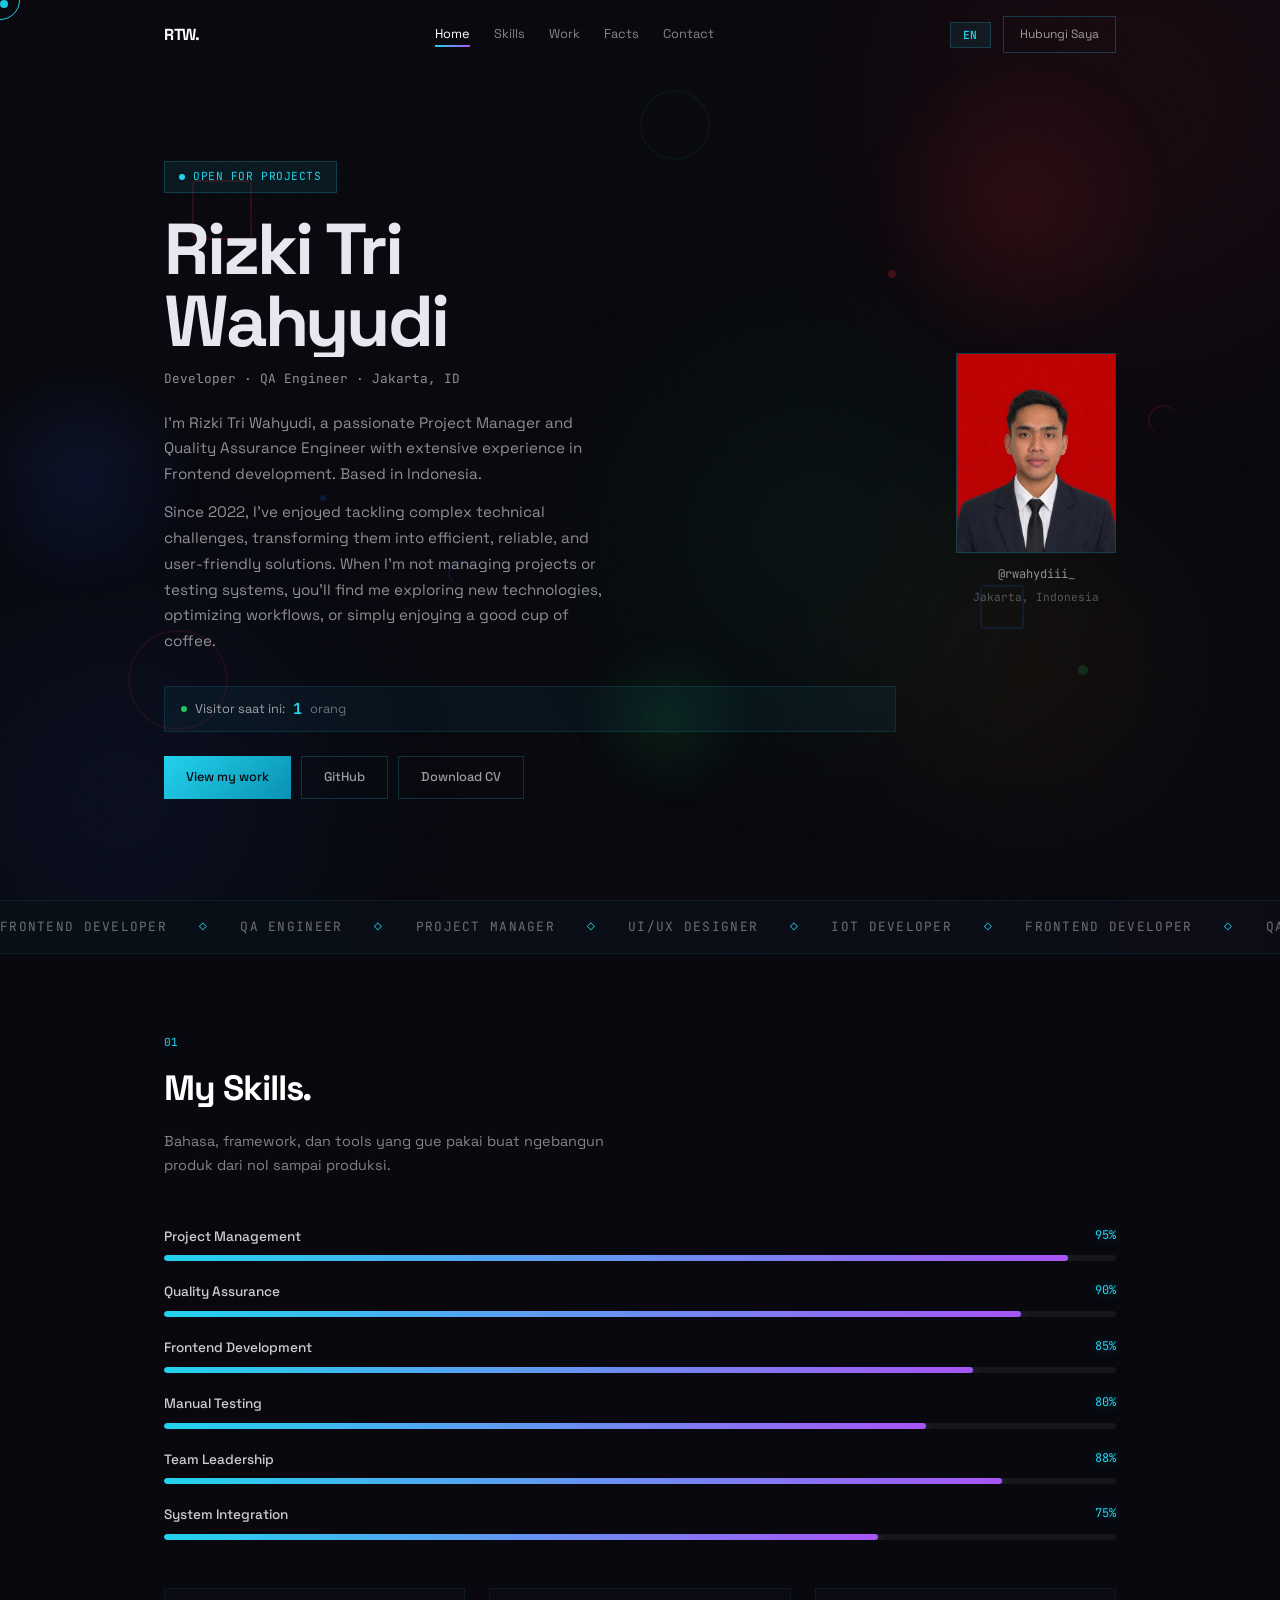
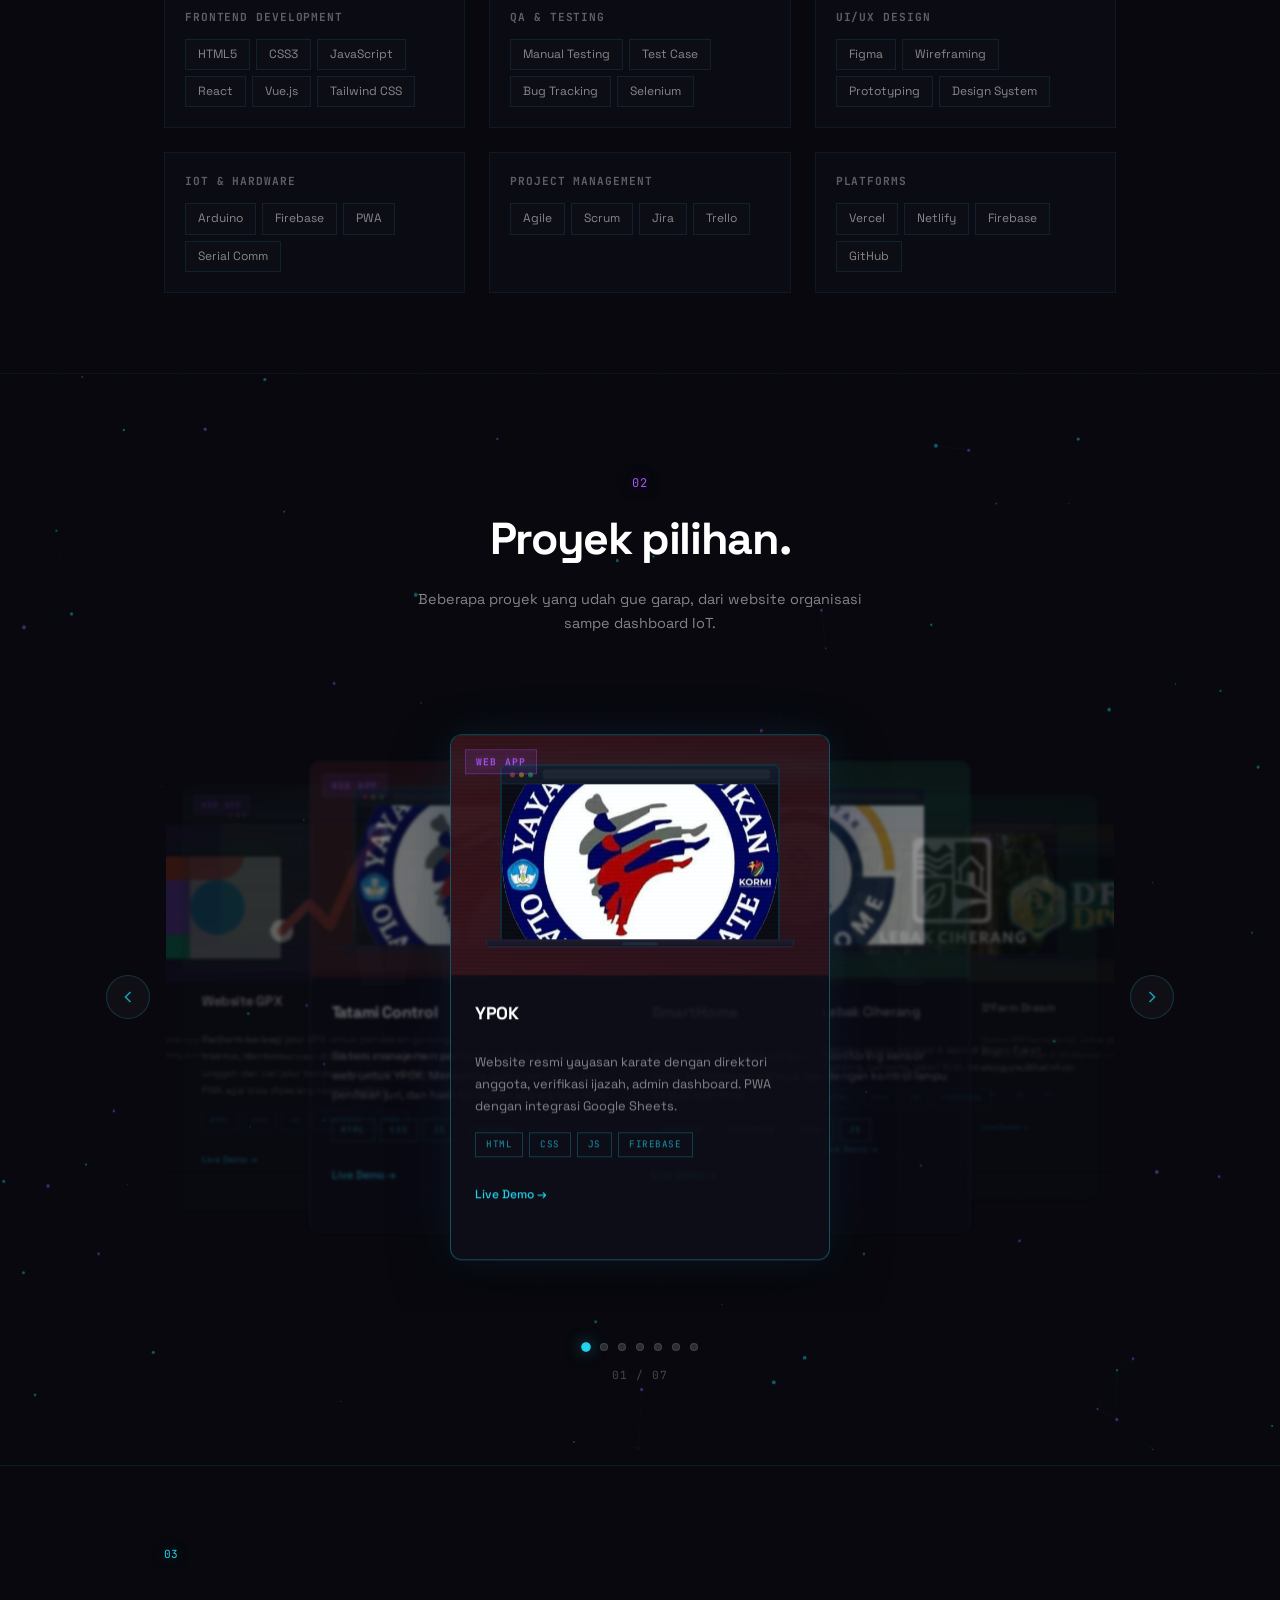
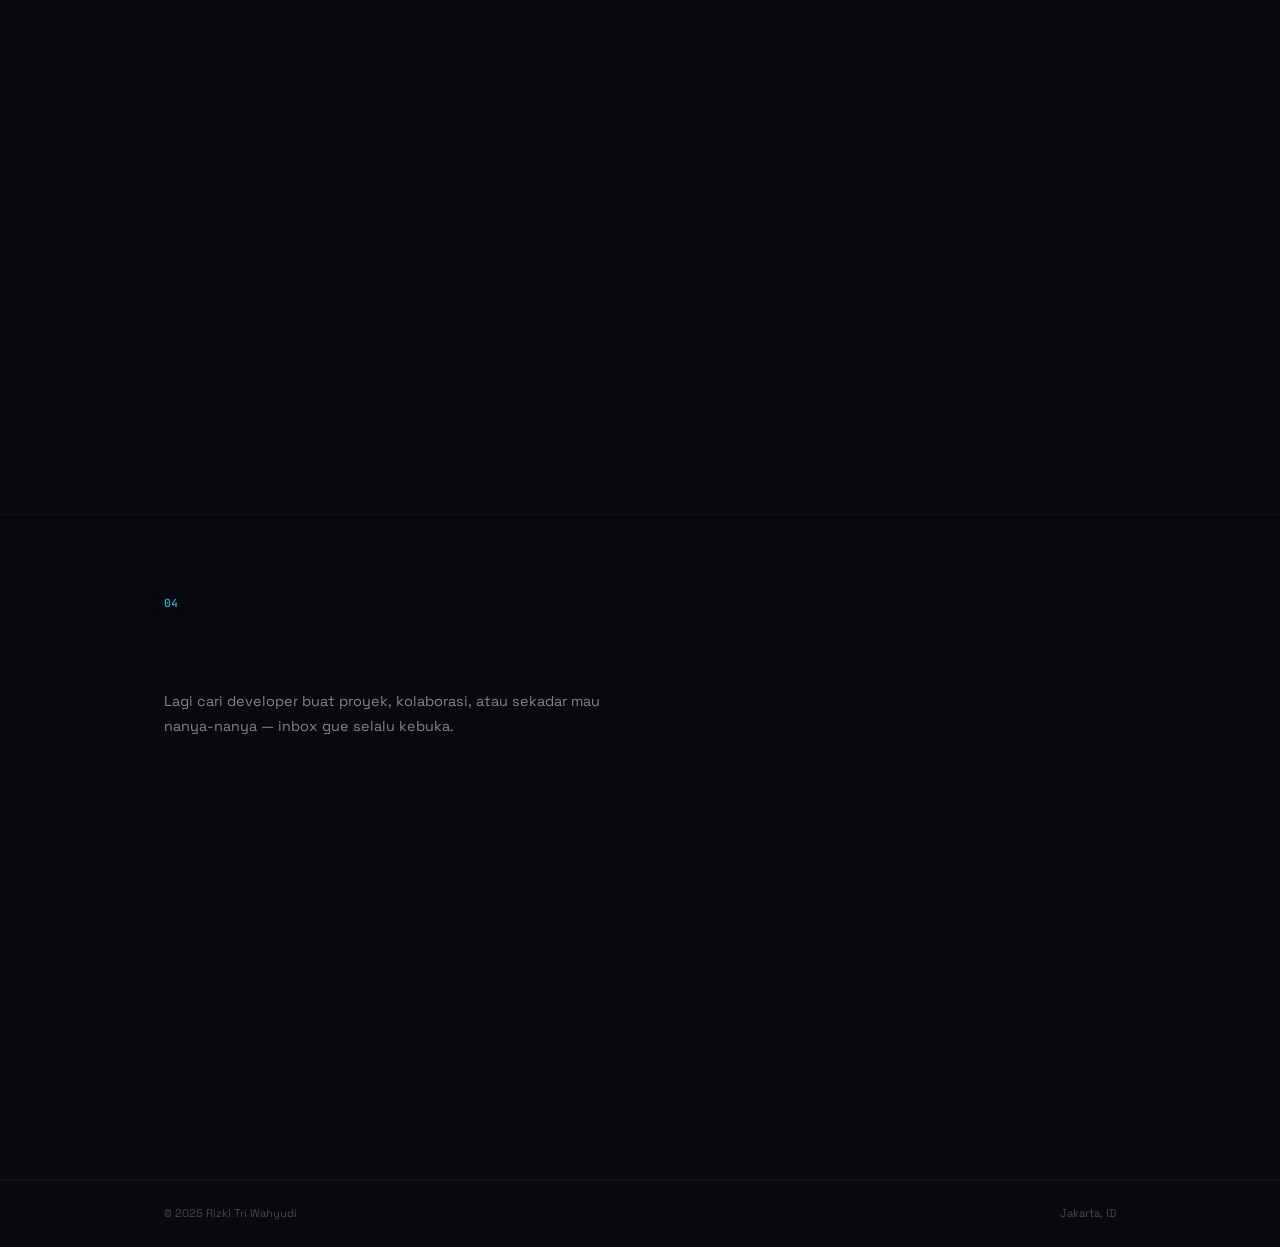
==== commit 2d873e46: "Add download CV button" ====
--- a/index.html
+++ b/index.html
@@ -108,6 +108,7 @@
       <div class="hero-btns">
         <a href="#work" class="btn btn-primary" data-i18n="hero.btnWork">View my work</a>
         <a href="https://github.com/rwahyud" target="_blank" class="btn btn-outline">GitHub</a>
+        <a href="Cv_rizki/CV_ATS_Rizki_Tri_Wahyudi.pdf" download class="btn btn-outline" data-i18n="hero.btnCV">Download CV</a>
       </div>
     </div>
     <div class="hero-right">
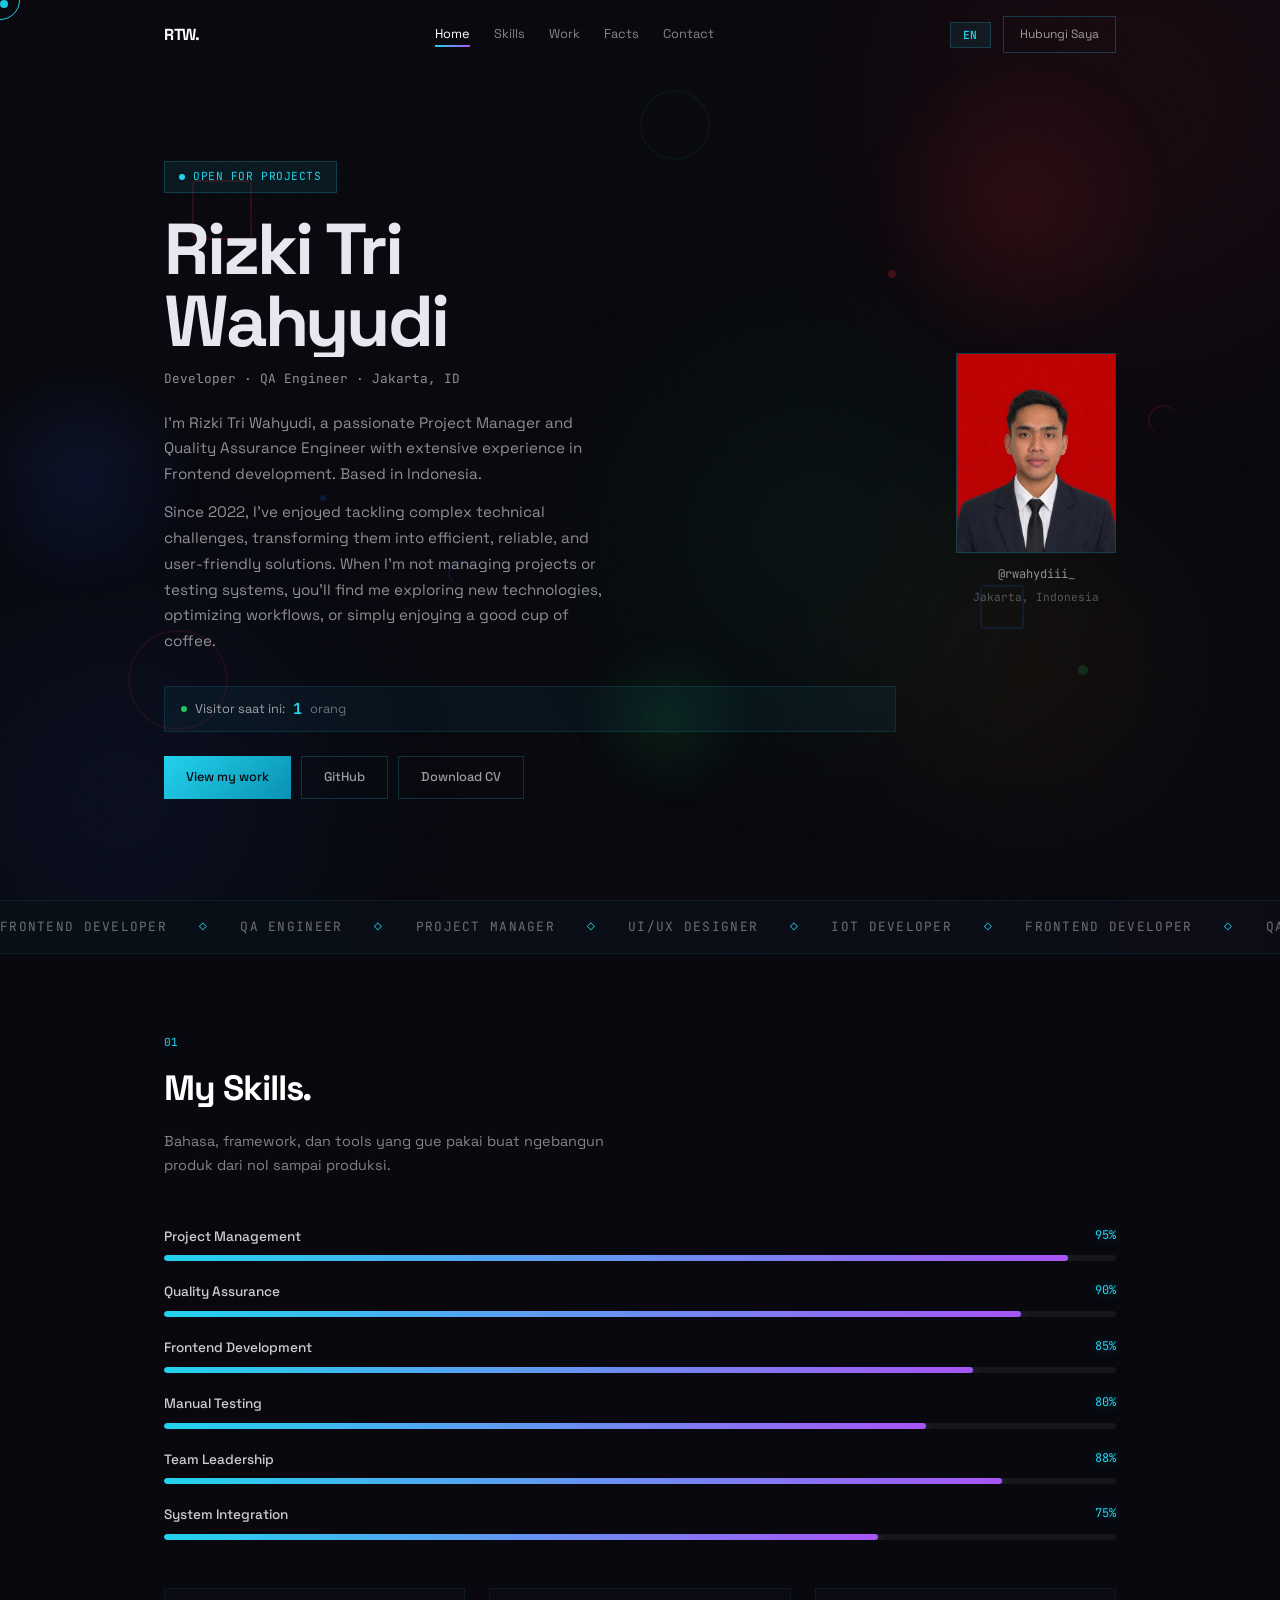
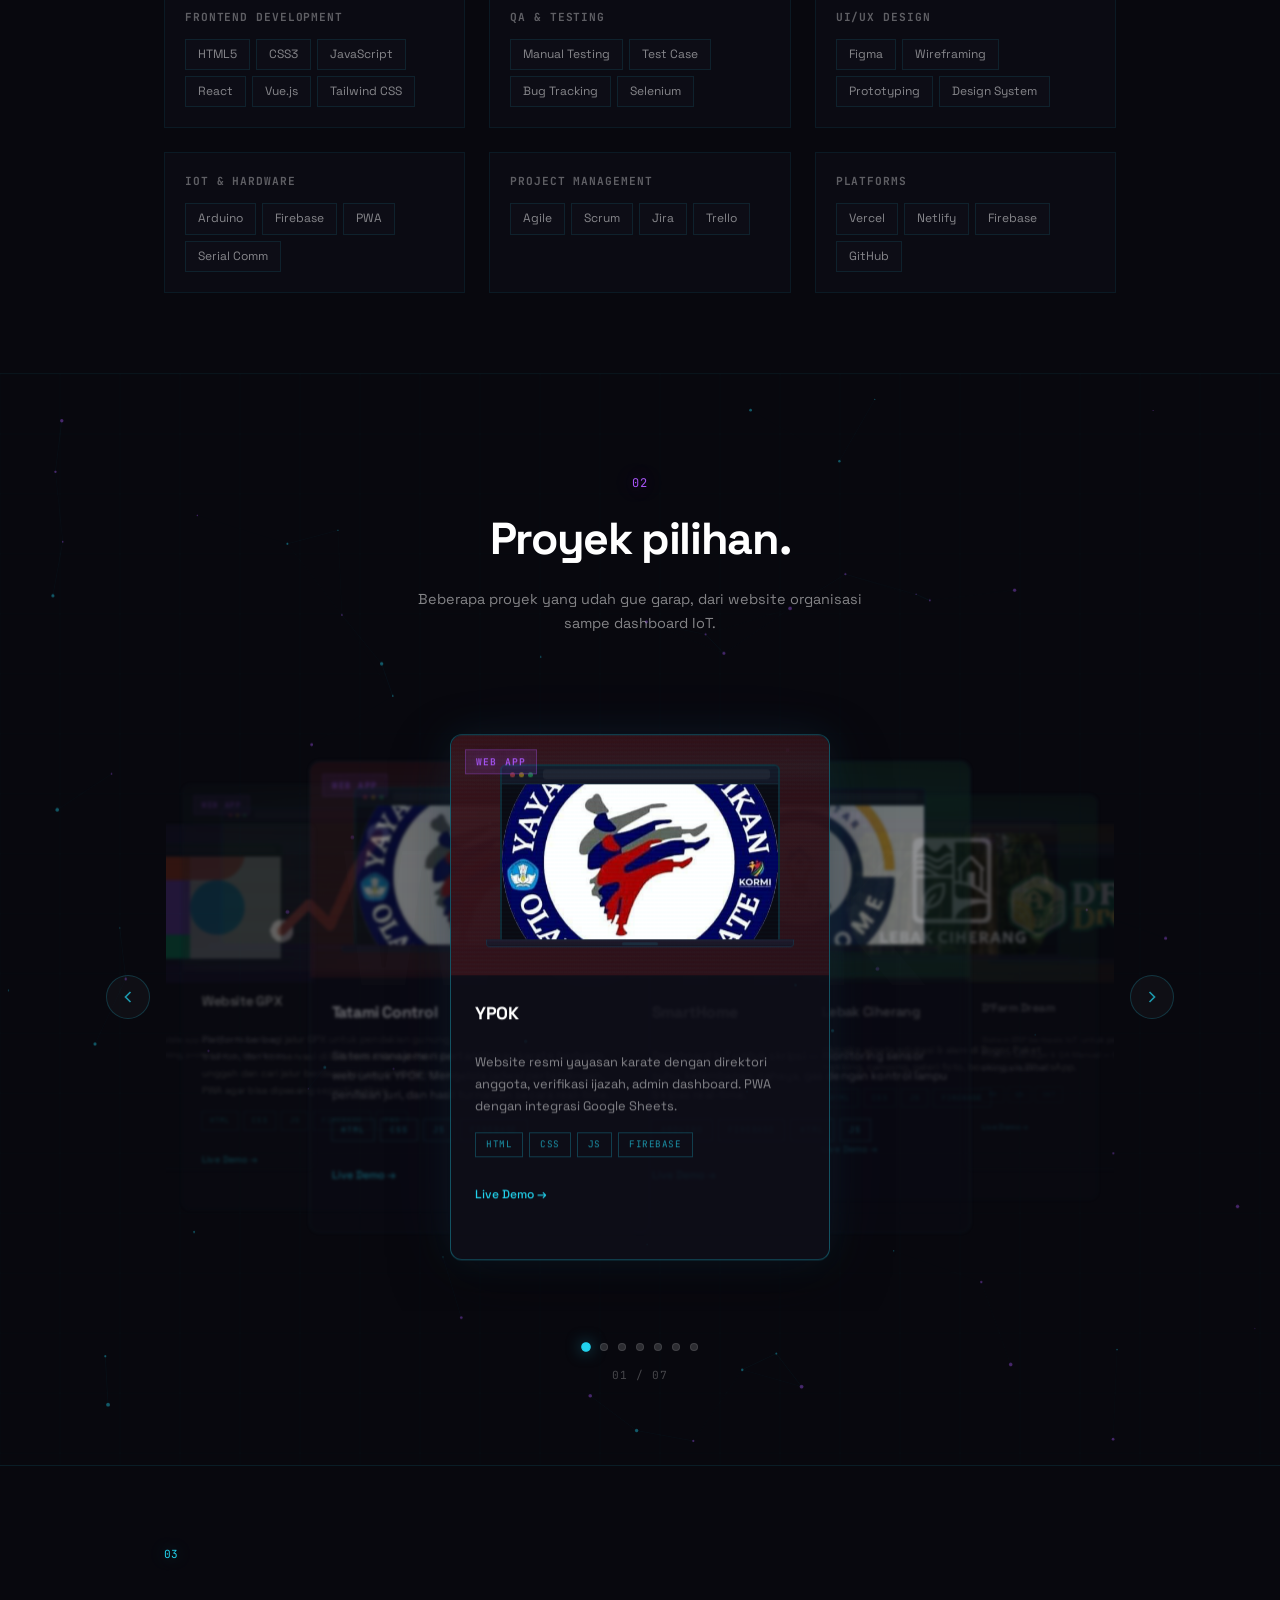
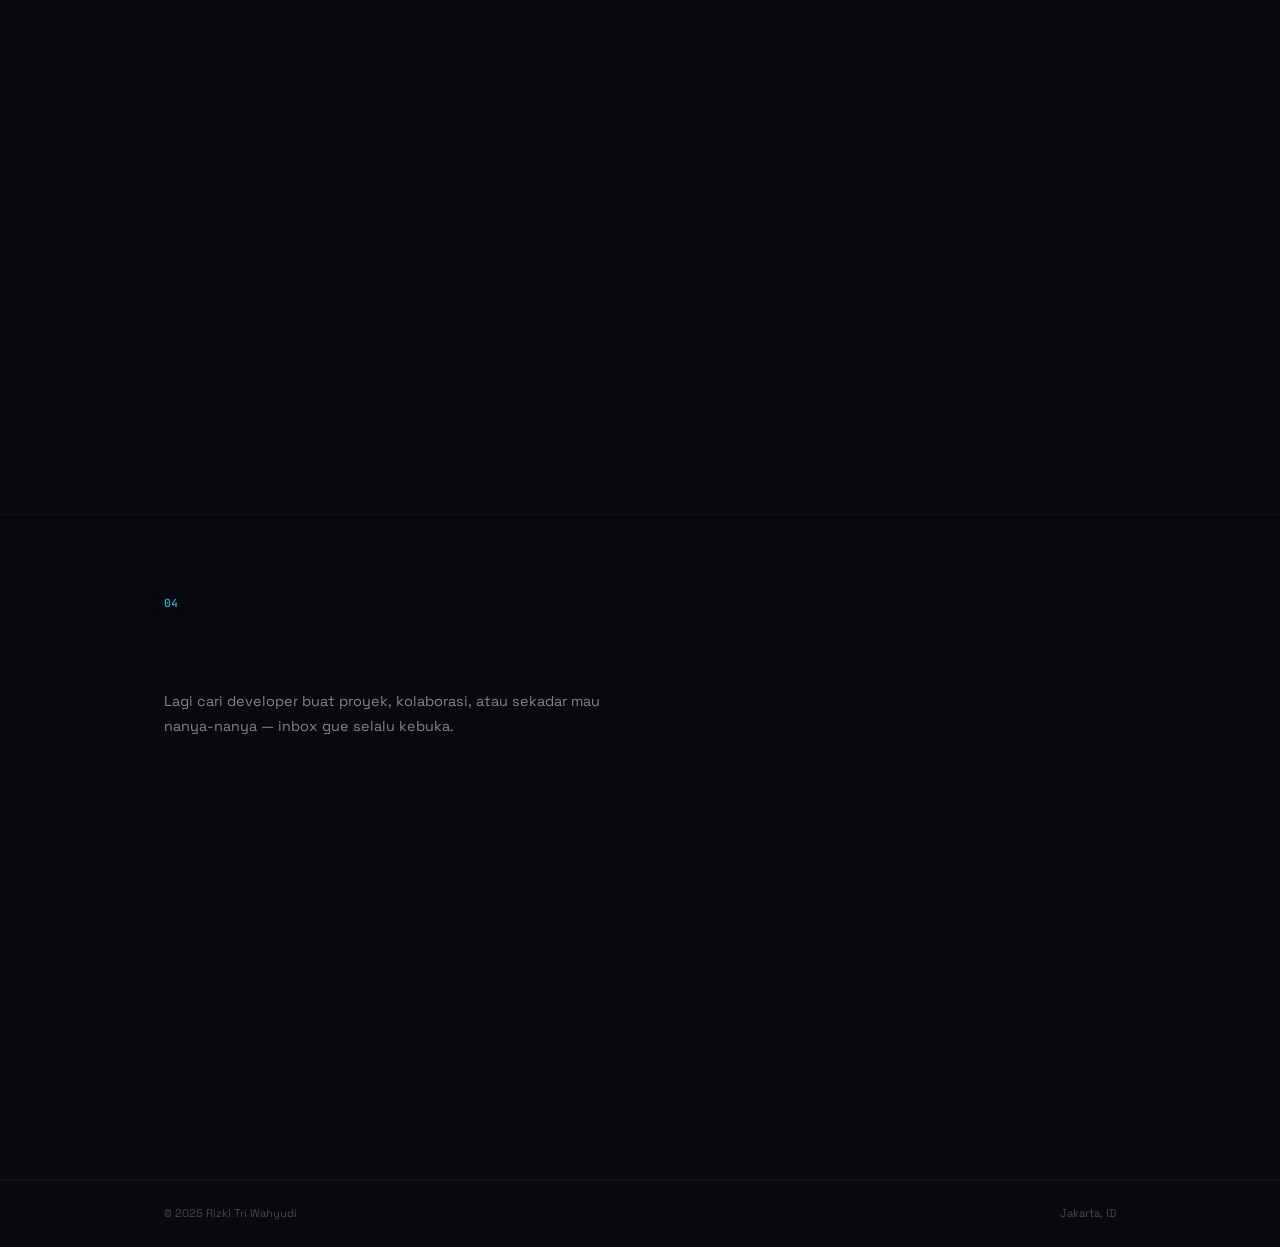
==== commit 499071aa: "Add SEO: meta tags, robots.txt, sitemap, favicon" ====
--- a/index.html
+++ b/index.html
@@ -4,9 +4,30 @@
   <meta charset="UTF-8">
   <meta name="viewport" content="width=device-width, initial-scale=1.0">
   <title>Rizki Tri Wahyudi — Developer & QA Engineer</title>
+  <meta name="description" content="Portfolio Rizki Tri Wahyudi - Developer, QA Engineer & Project Manager di Jakarta, Indonesia. Spesialis Frontend Development, Quality Assurance, dan Manajemen Proyek.">
+  <meta name="keywords" content="Rizki Tri Wahyudi, Developer, QA Engineer, Project Manager, Frontend Developer, Jakarta, Indonesia, Portfolio">
+  <meta name="author" content="Rizki Tri Wahyudi">
+  <meta name="robots" content="index, follow">
+  <link rel="canonical" href="https://porto-rizki.my.id/">
+
+  <!-- Open Graph -->
+  <meta property="og:title" content="Rizki Tri Wahyudi — Developer & QA Engineer">
+  <meta property="og:description" content="Portfolio Rizki Tri Wahyudi - Developer, QA Engineer & Project Manager di Jakarta, Indonesia.">
+  <meta property="og:type" content="website">
+  <meta property="og:url" content="https://porto-rizki.my.id/">
+  <meta property="og:image" content="https://porto-rizki.my.id/image/poto-kiki-1.jpg">
+  <meta property="og:site_name" content="Rizki Tri Wahyudi Portfolio">
+
+  <!-- Twitter Card -->
+  <meta name="twitter:card" content="summary_large_image">
+  <meta name="twitter:title" content="Rizki Tri Wahyudi — Developer & QA Engineer">
+  <meta name="twitter:description" content="Portfolio Rizki Tri Wahyudi - Developer, QA Engineer & Project Manager di Jakarta, Indonesia.">
+  <meta name="twitter:image" content="https://porto-rizki.my.id/image/poto-kiki-1.jpg">
+
   <link rel="preconnect" href="https://fonts.googleapis.com">
   <link rel="preconnect" href="https://fonts.gstatic.com" crossorigin>
   <link href="https://fonts.googleapis.com/css2?family=Space+Grotesk:wght@400;500;600;700&family=JetBrains+Mono:wght@400;500&display=swap" rel="stylesheet">
+  <link rel="icon" type="image/svg+xml" href="favicon.svg">
   <link rel="stylesheet" href="style.css?v=112">
 </head>
 <body>
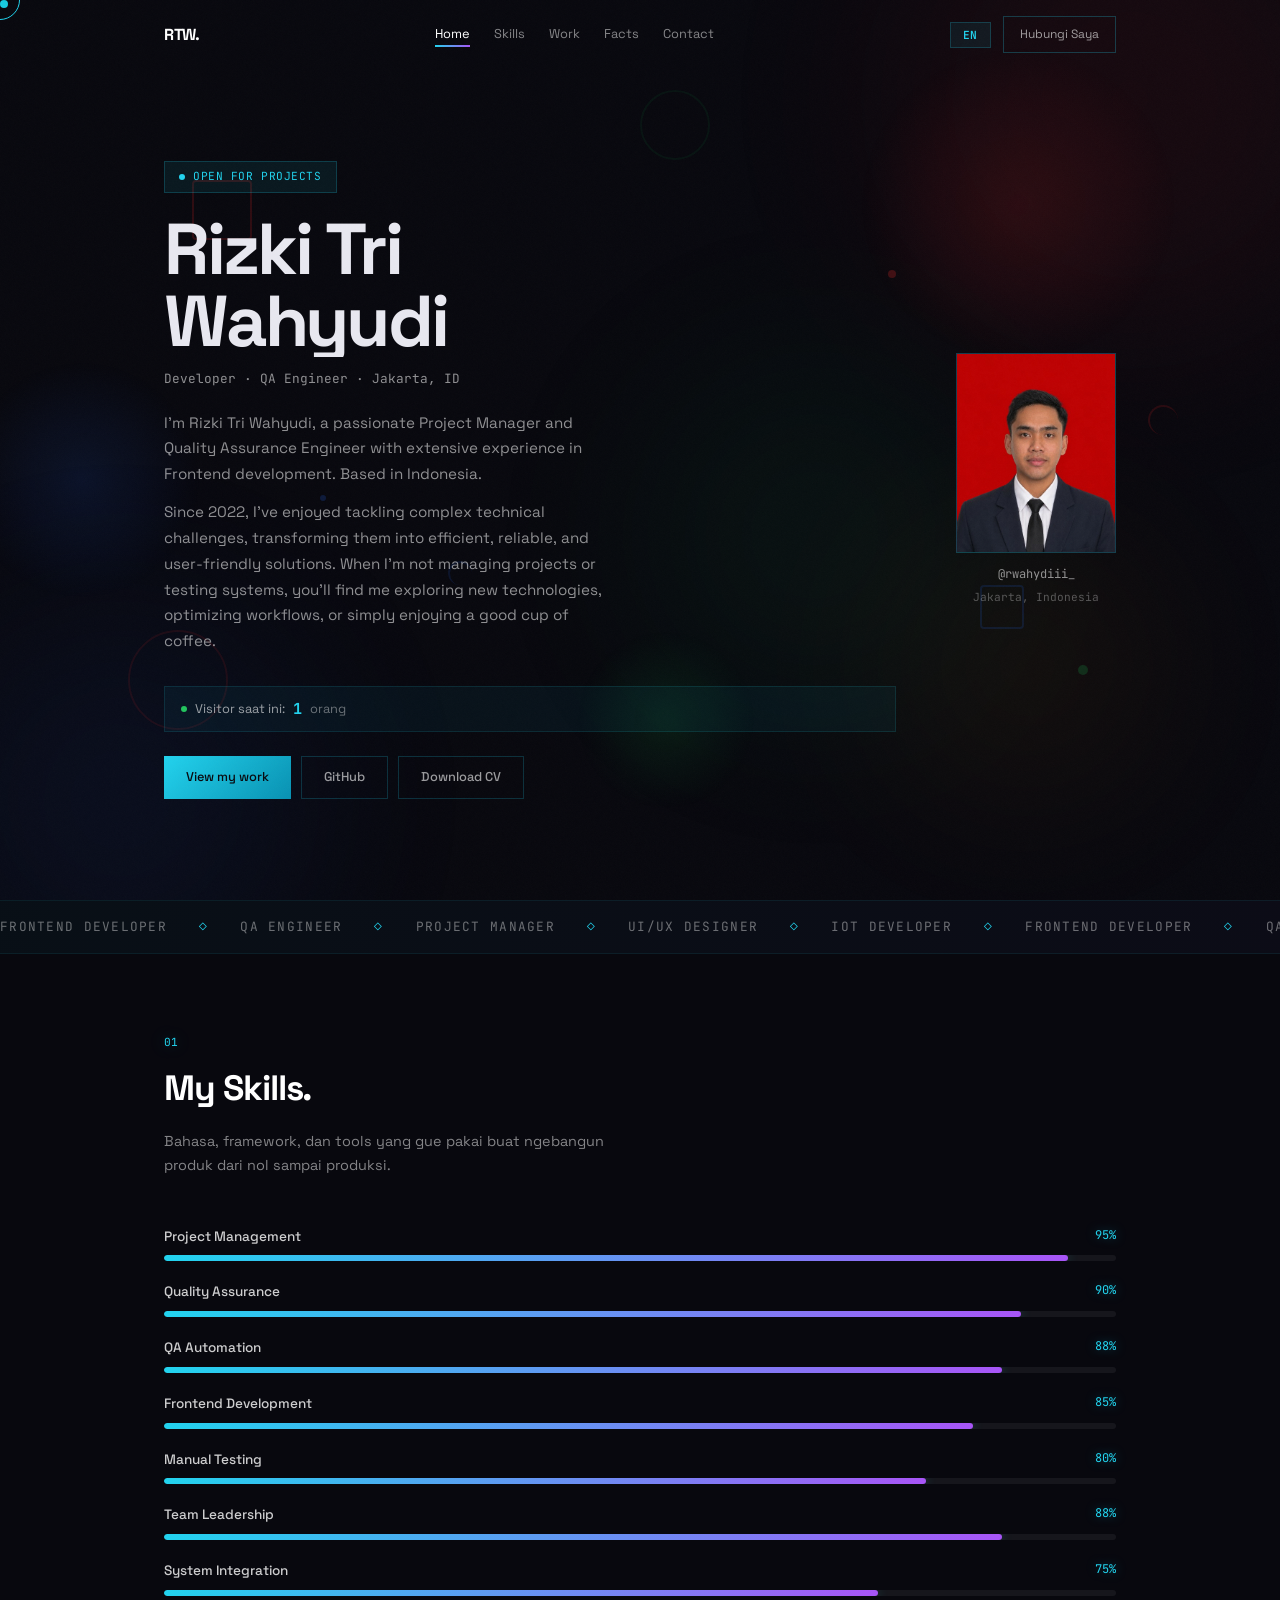
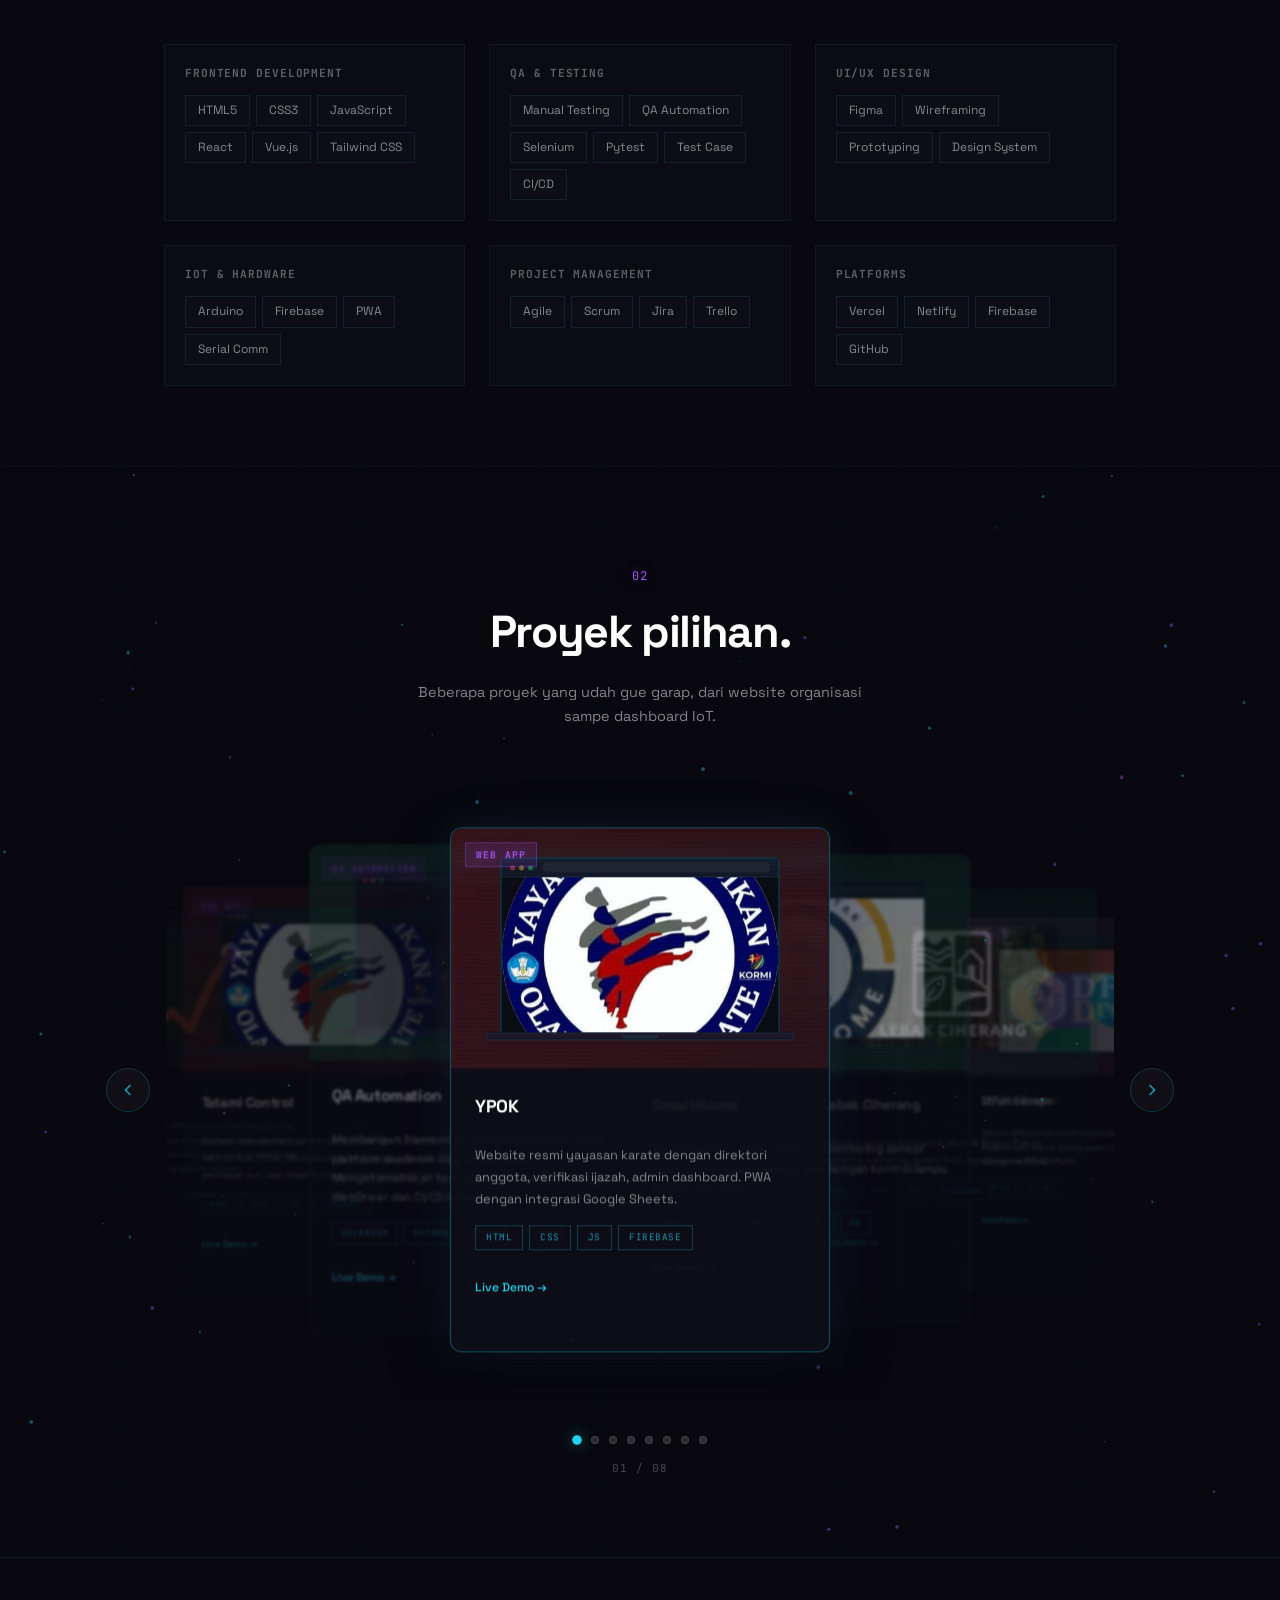
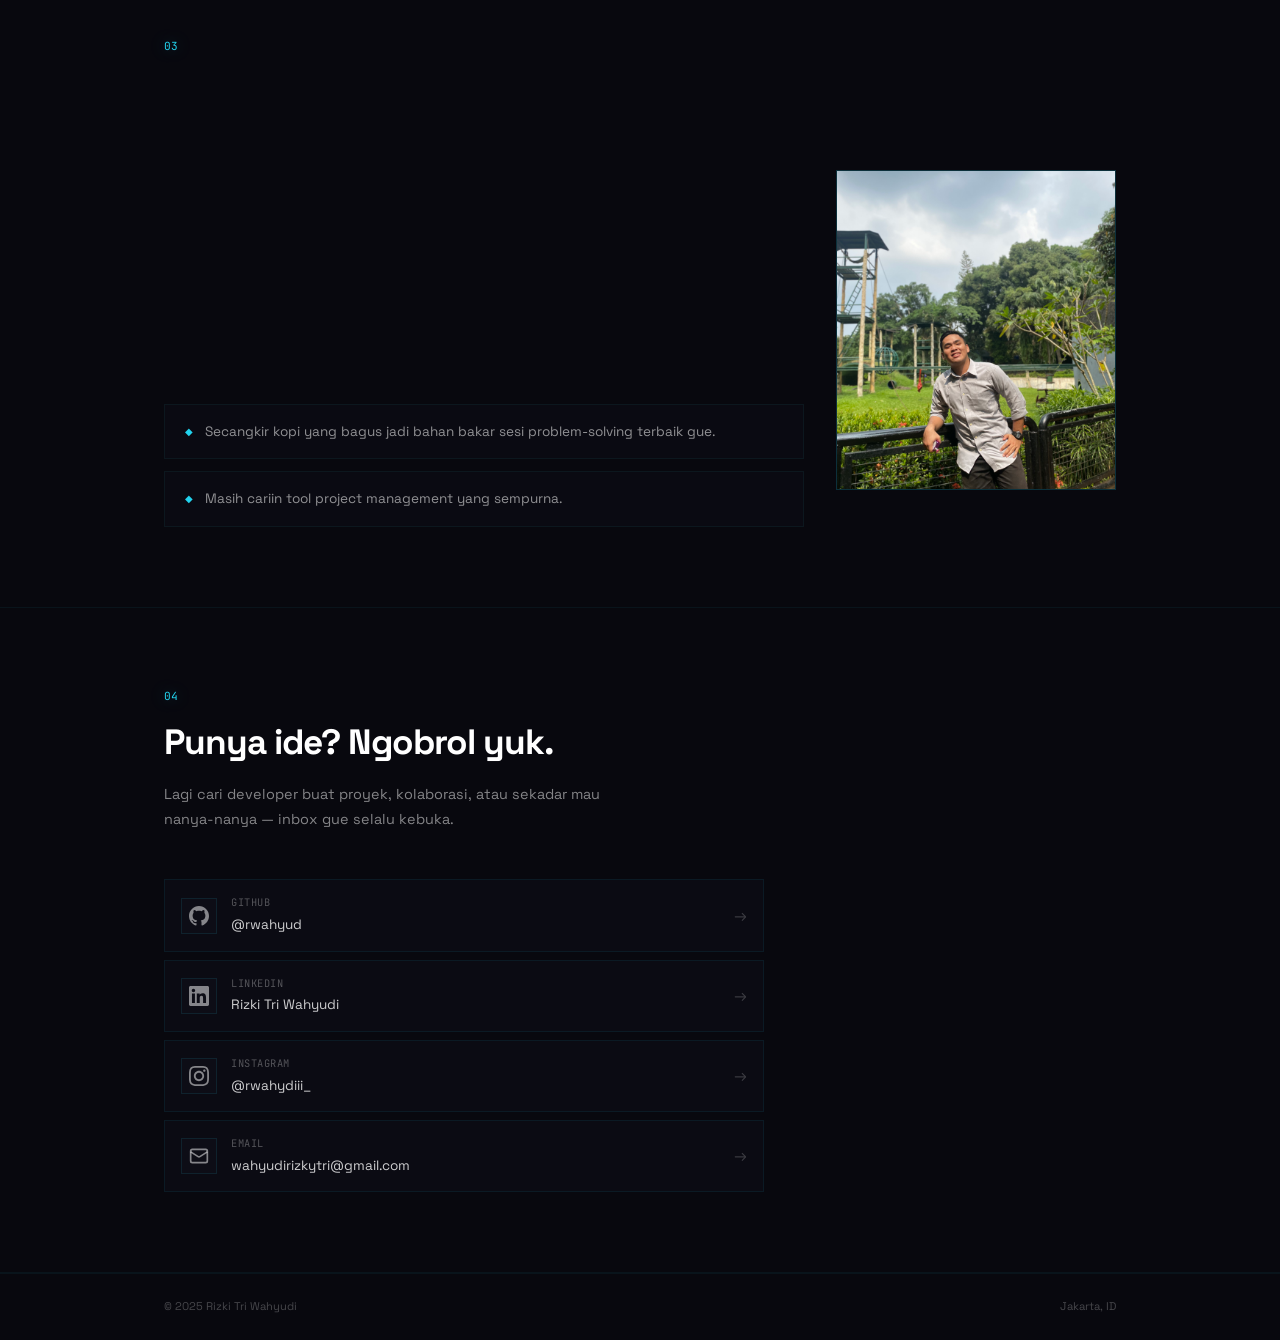
==== commit 5a2ffd8e: "Add QA Automation Sika project + update skills" ====
--- a/index.html
+++ b/index.html
@@ -194,6 +194,13 @@
         </div>
         <div class="skill-bar" data-reveal>
           <div class="skill-bar-header">
+            <span class="skill-bar-name" data-i18n="skillbar.automation">QA Automation</span>
+            <span class="skill-bar-pct">88%</span>
+          </div>
+          <div class="skill-bar-track"><div class="skill-bar-fill" data-pct="88"></div></div>
+        </div>
+        <div class="skill-bar" data-reveal>
+          <div class="skill-bar-header">
             <span class="skill-bar-name" data-i18n="skillbar.frontend">Frontend Development</span>
             <span class="skill-bar-pct">85%</span>
           </div>
@@ -238,9 +245,11 @@
           <h3 class="skill-label" data-i18n="skillgrp.qa">QA & Testing</h3>
           <div class="skill-tags">
             <span class="tag">Manual Testing</span>
+            <span class="tag">QA Automation</span>
+            <span class="tag">Selenium</span>
+            <span class="tag">Pytest</span>
             <span class="tag">Test Case</span>
-            <span class="tag">Bug Tracking</span>
-            <span class="tag">Selenium</span>
+            <span class="tag">CI/CD</span>
           </div>
         </div>
         <div class="skill-group" data-reveal>
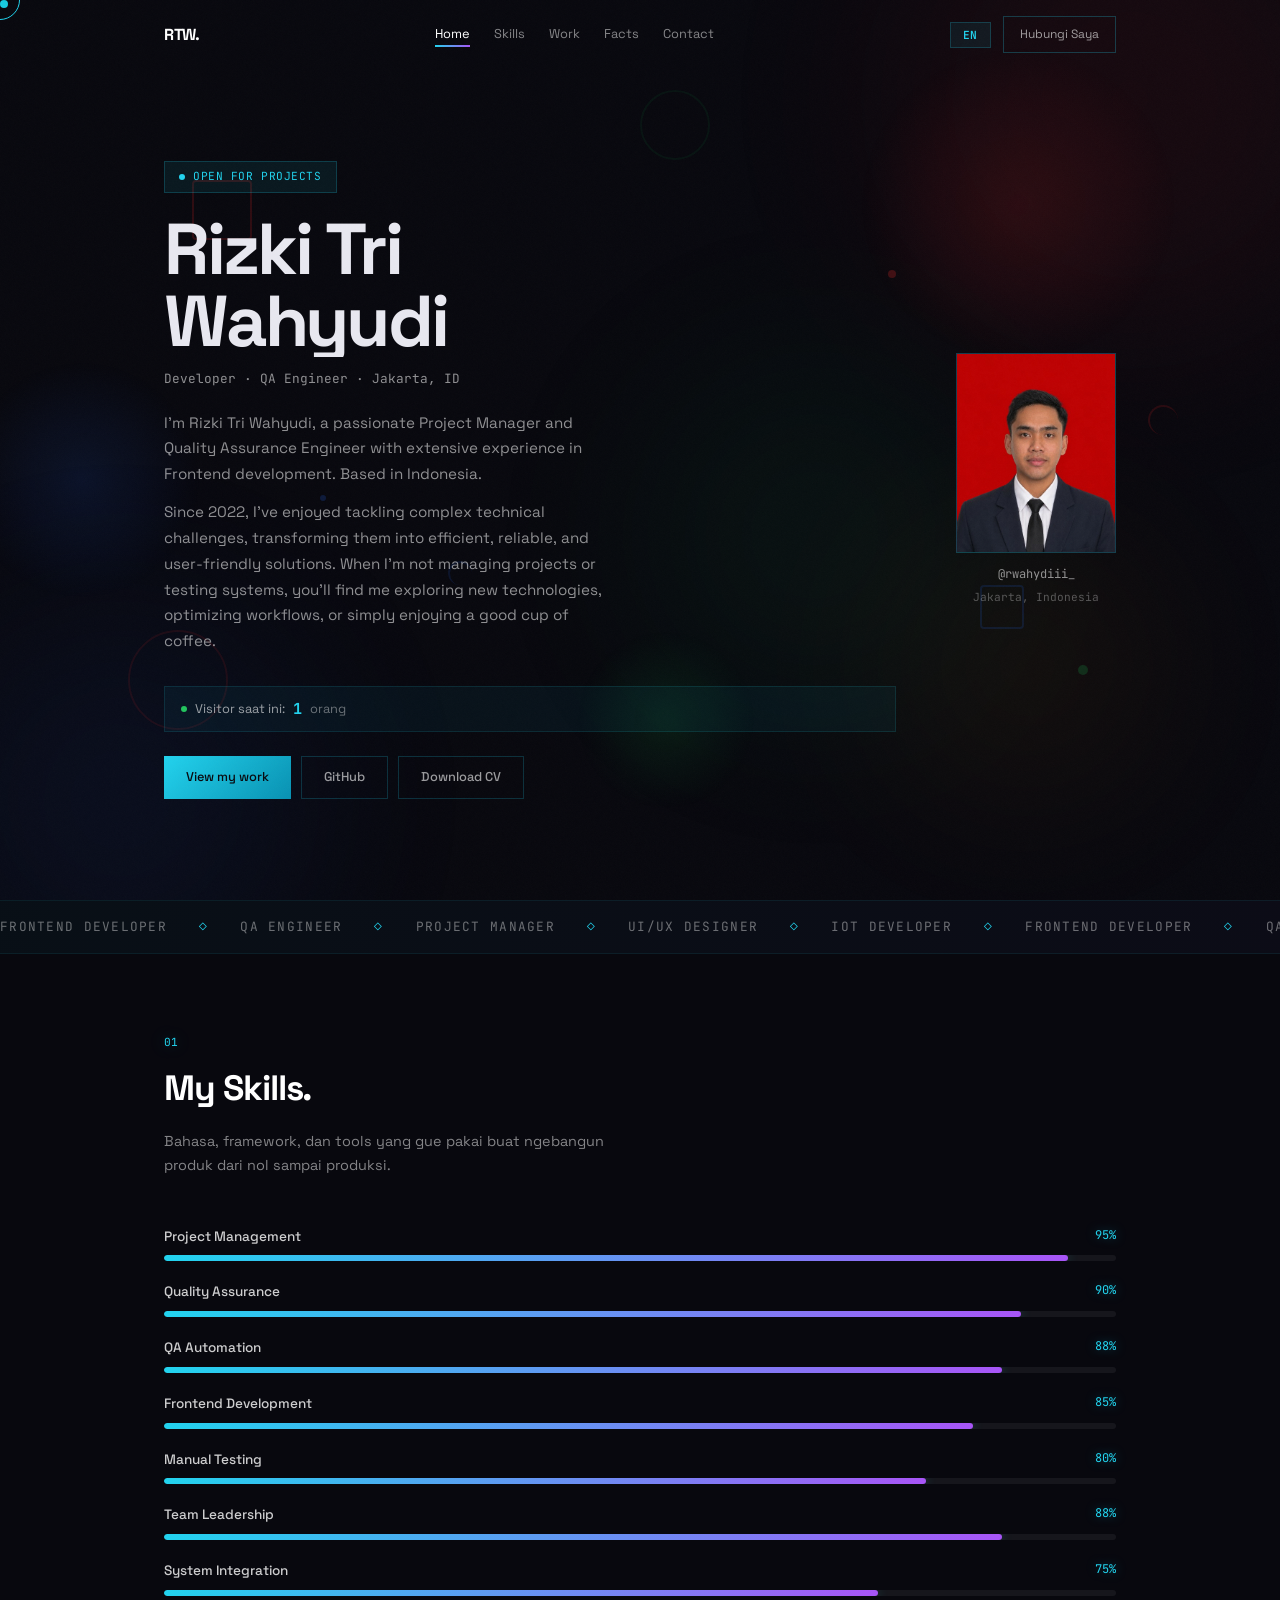
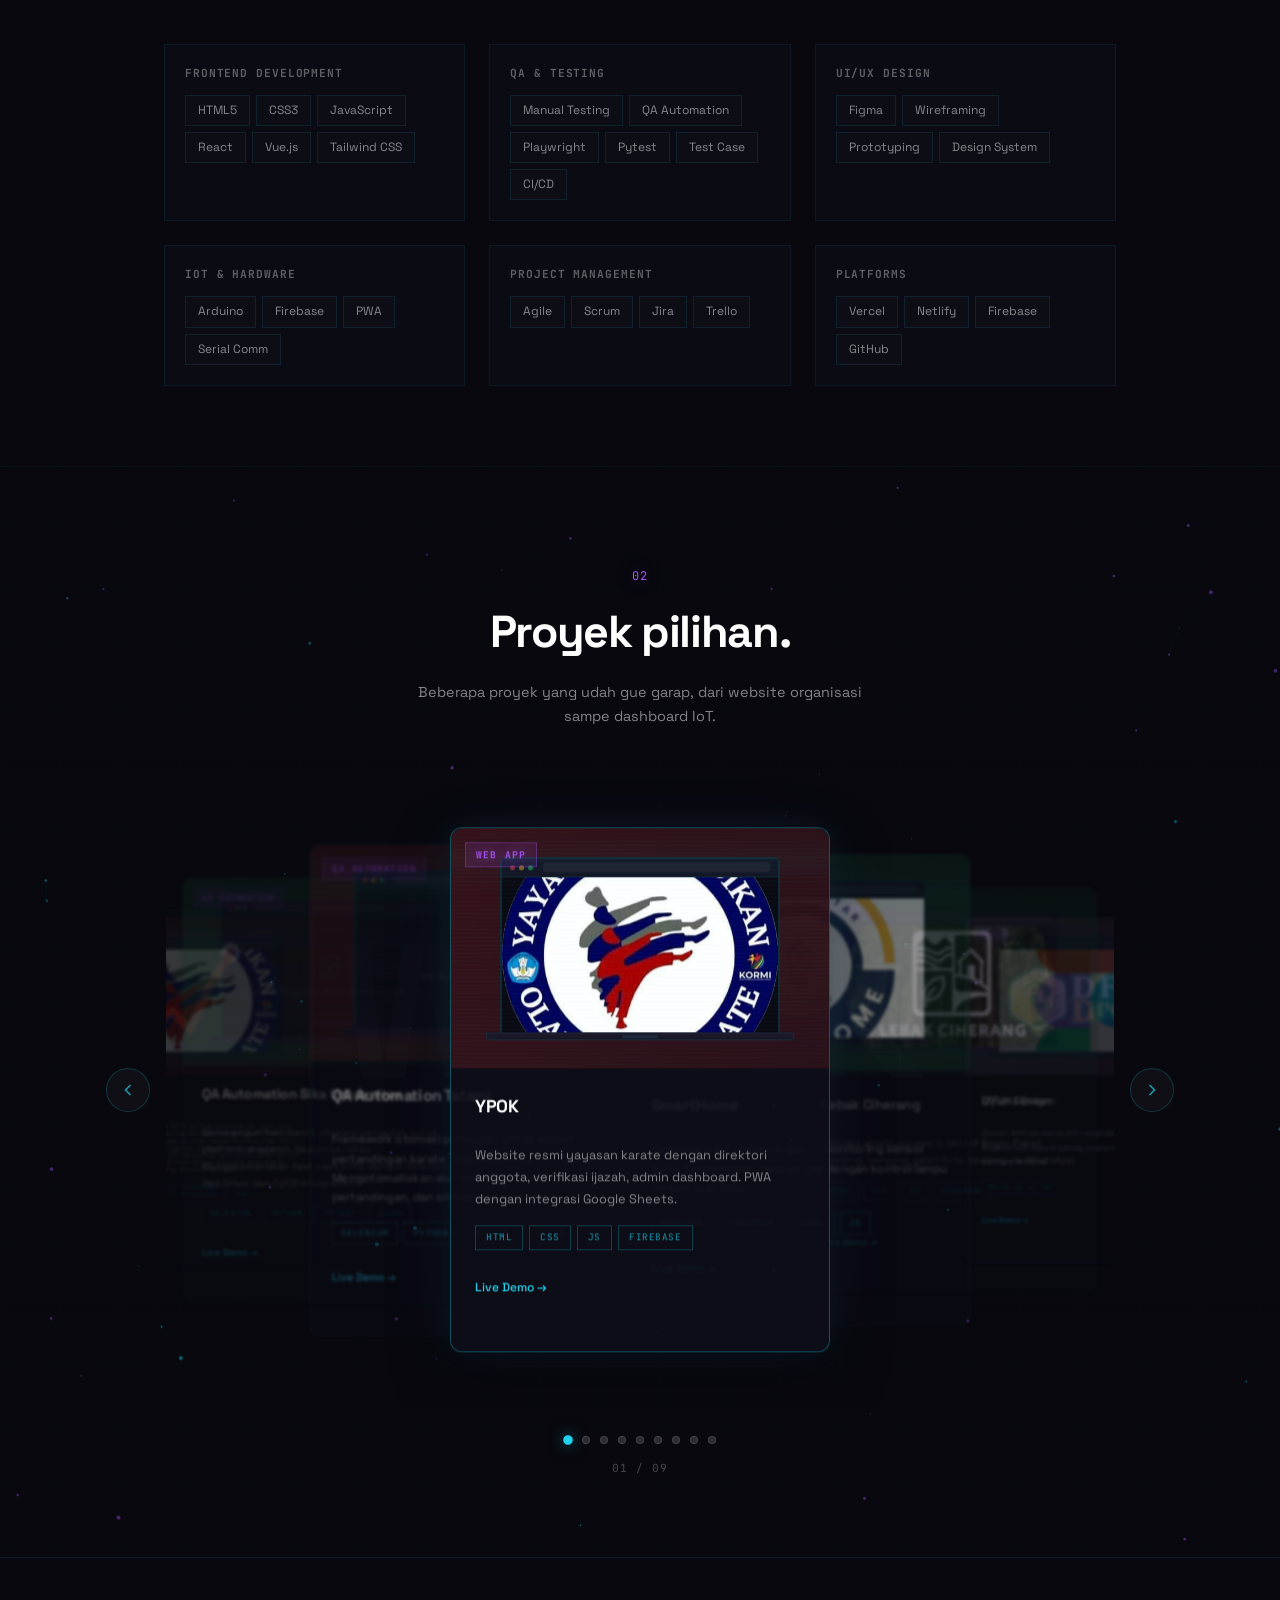
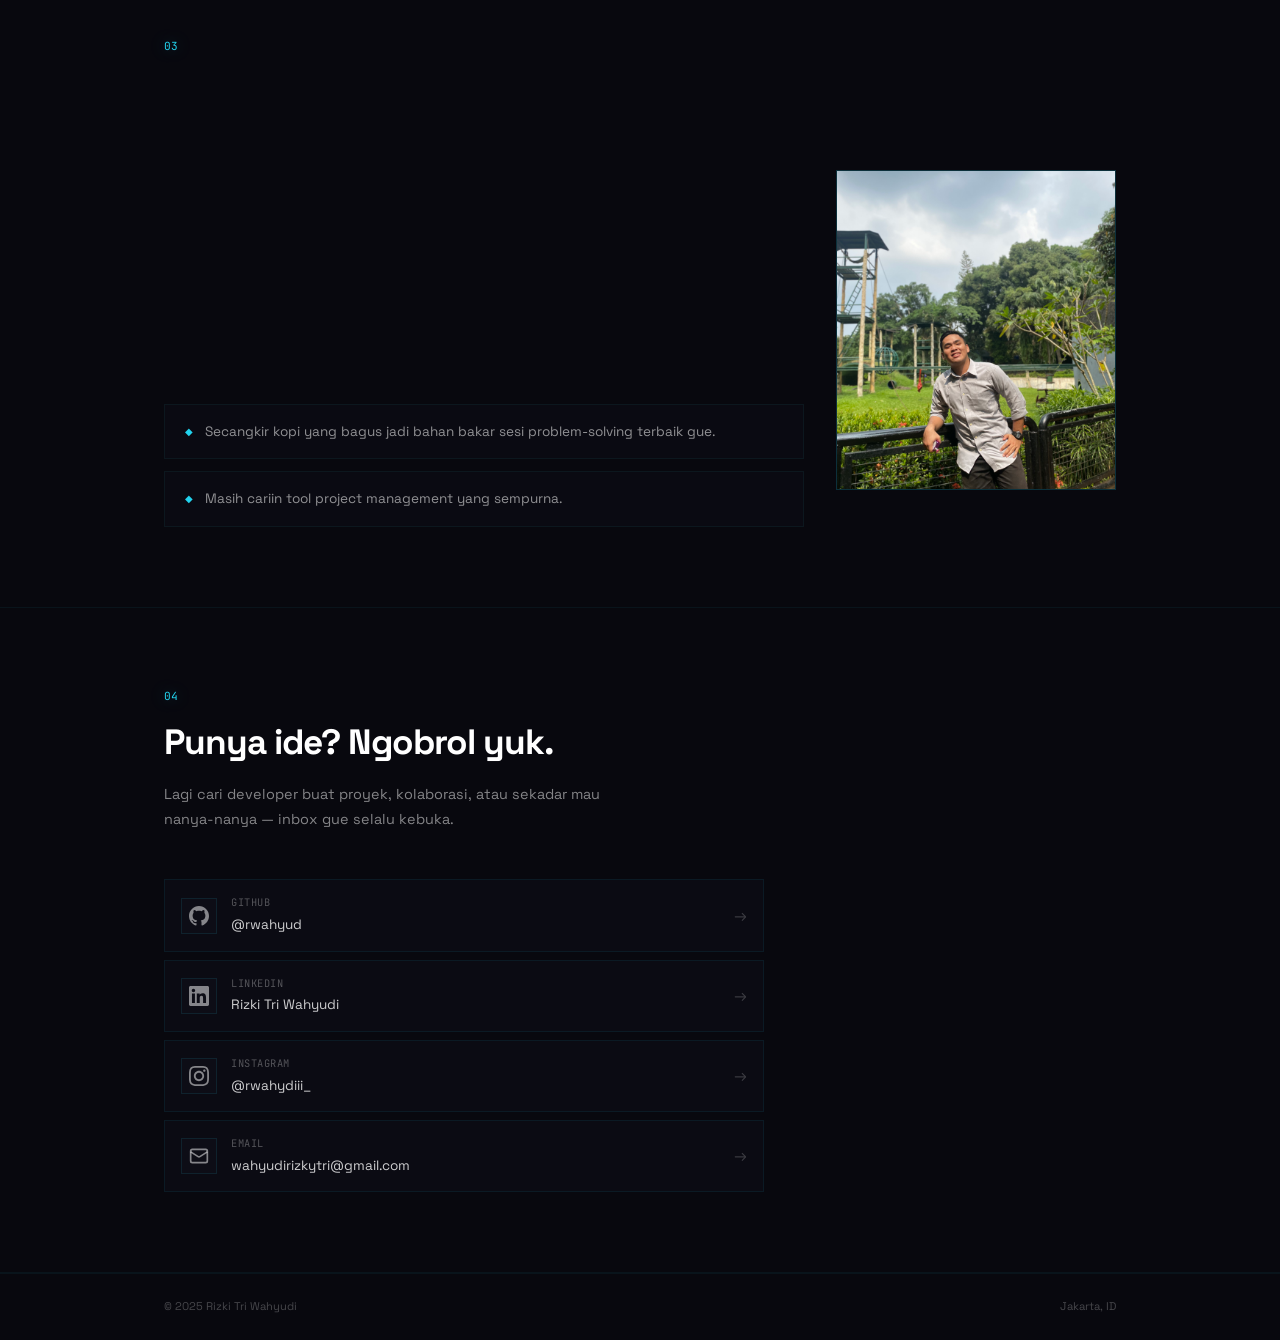
==== commit 45179f42: "Add QA Automation Tatami Control project" ====
--- a/index.html
+++ b/index.html
@@ -246,7 +246,7 @@
           <div class="skill-tags">
             <span class="tag">Manual Testing</span>
             <span class="tag">QA Automation</span>
-            <span class="tag">Selenium</span>
+            <span class="tag">Playwright</span>
             <span class="tag">Pytest</span>
             <span class="tag">Test Case</span>
             <span class="tag">CI/CD</span>
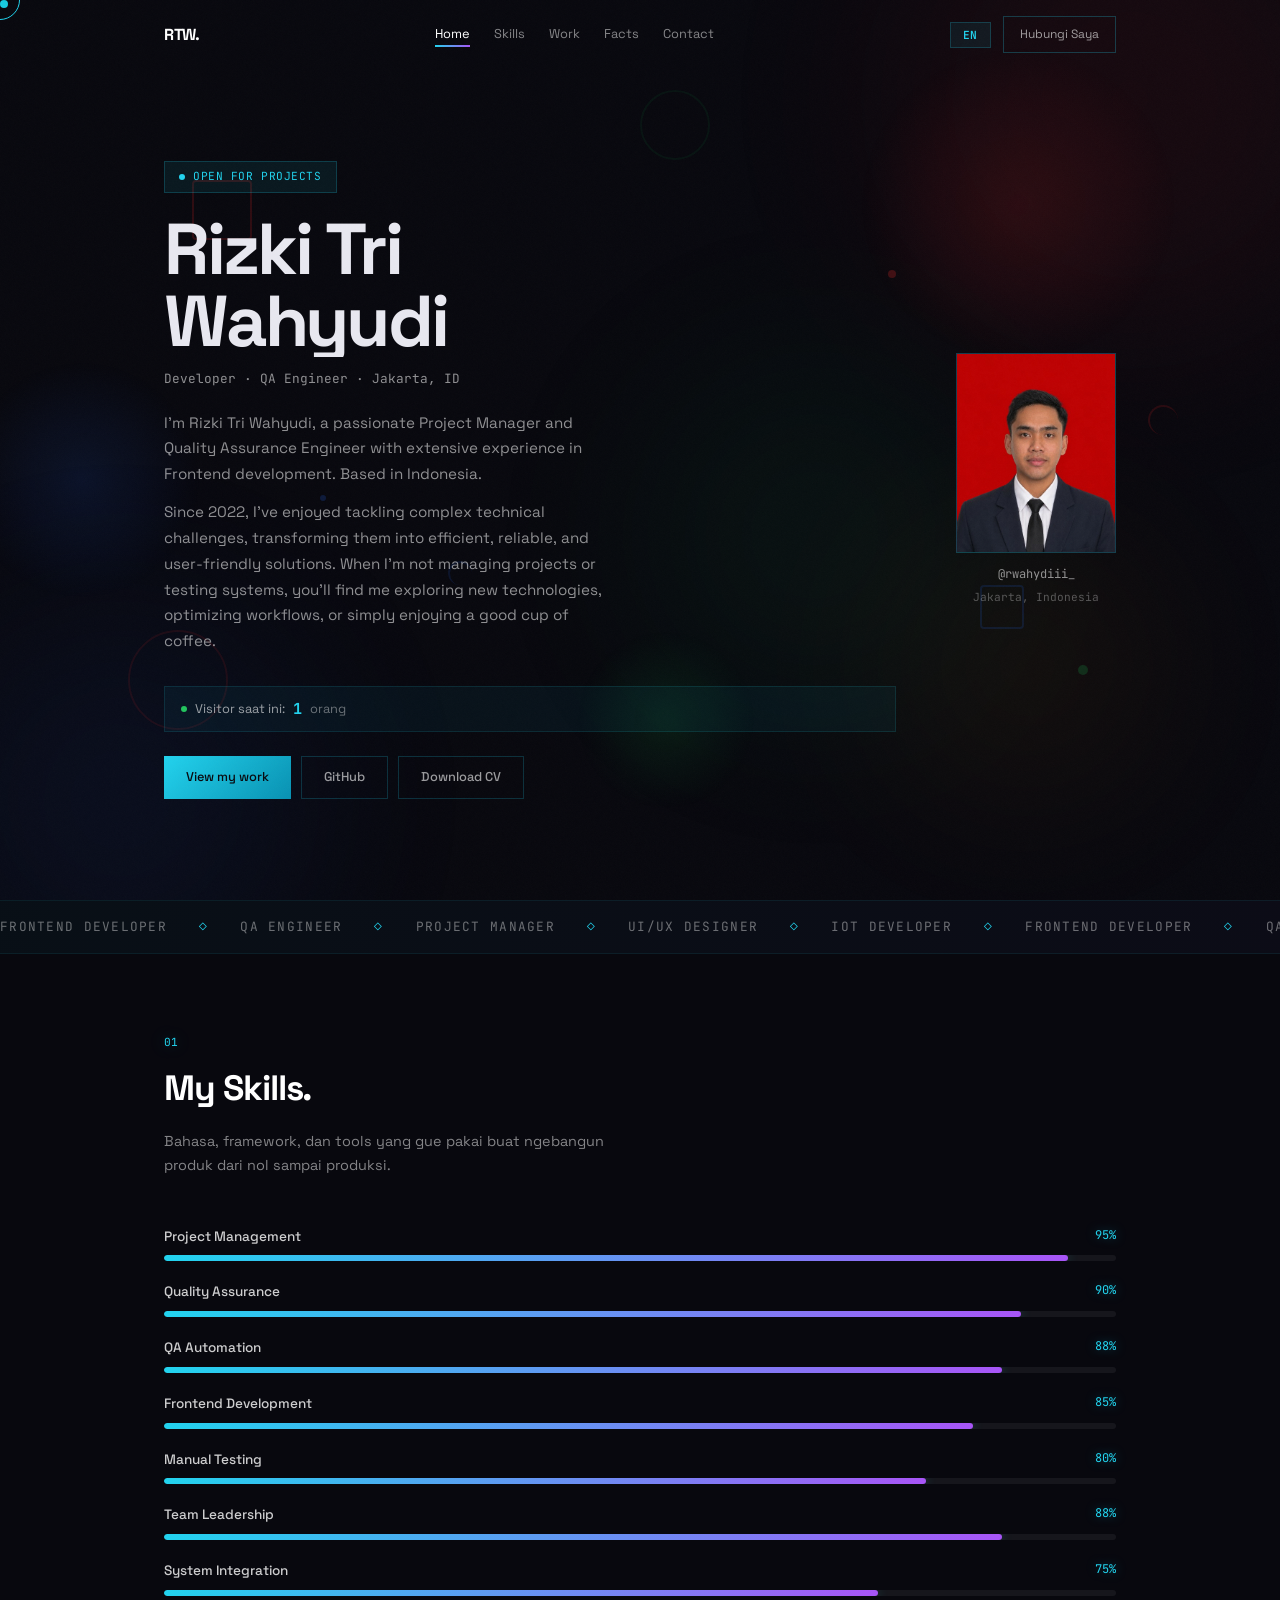
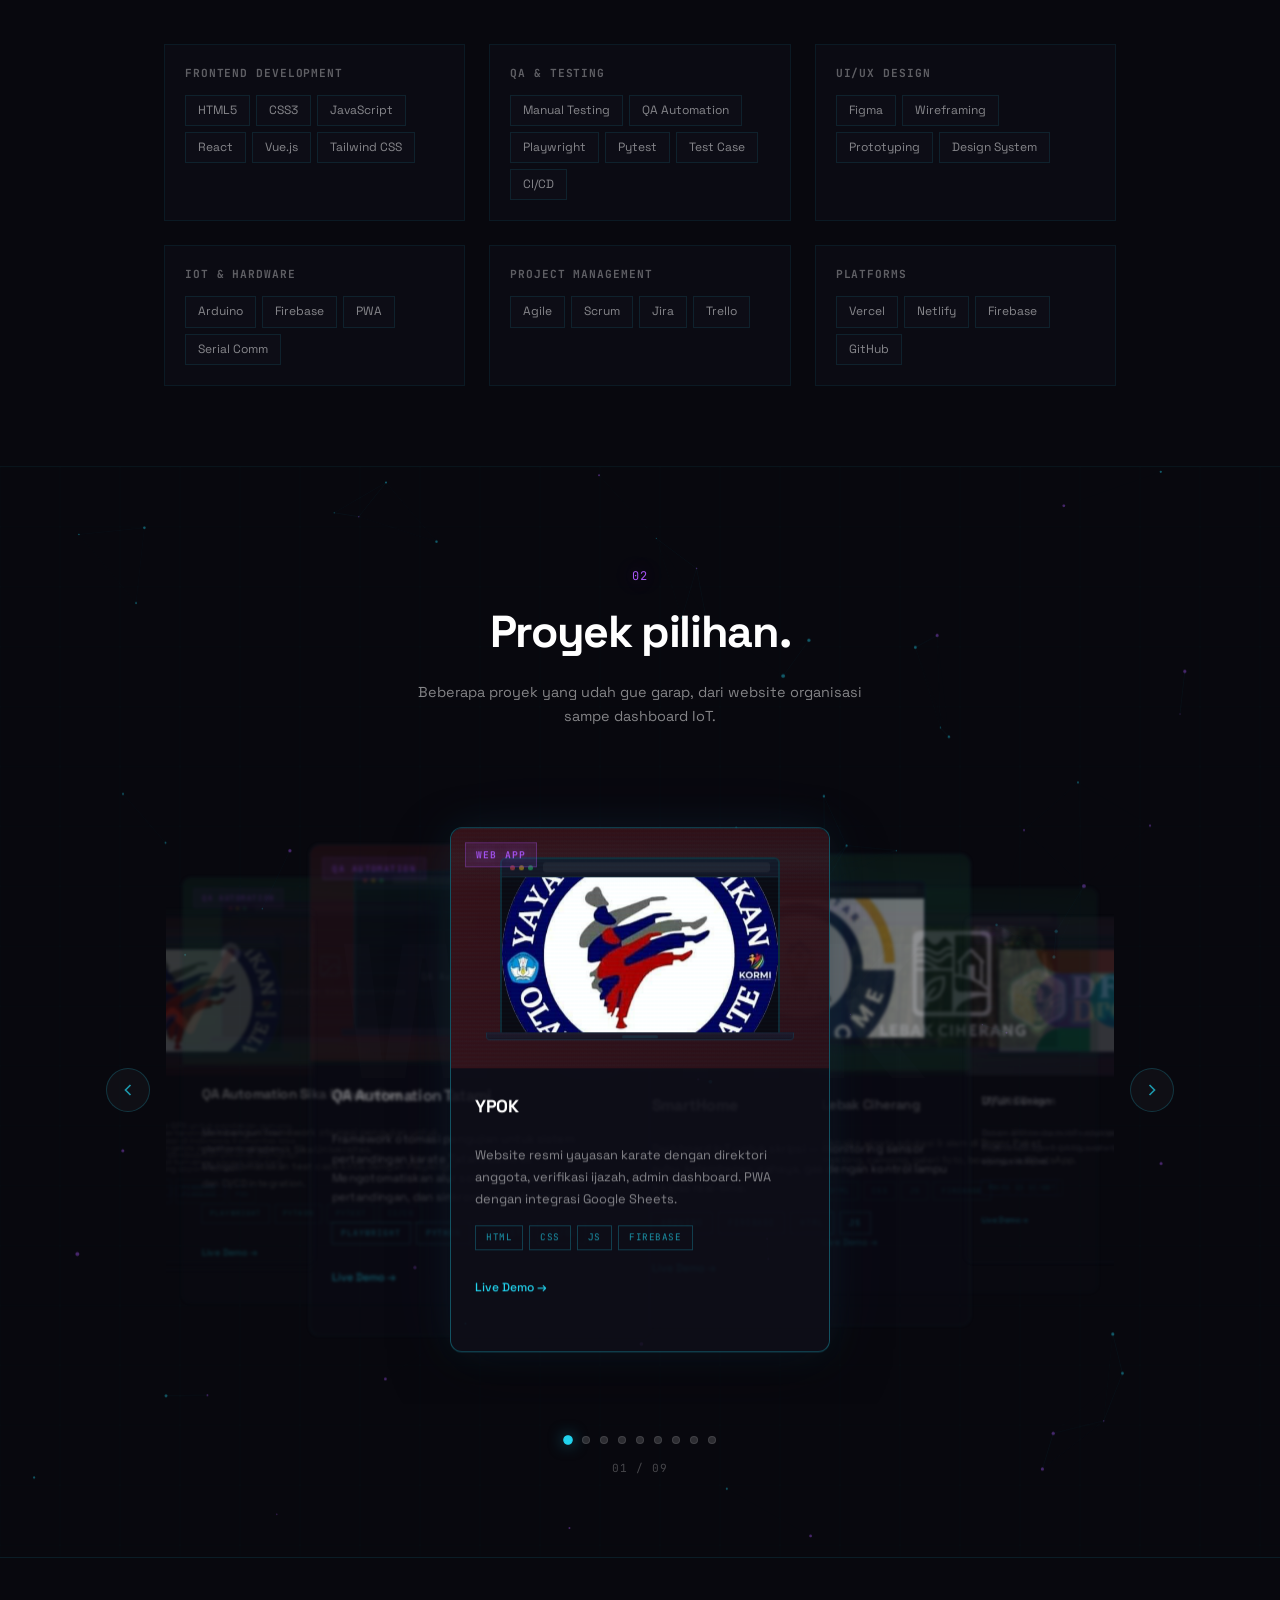
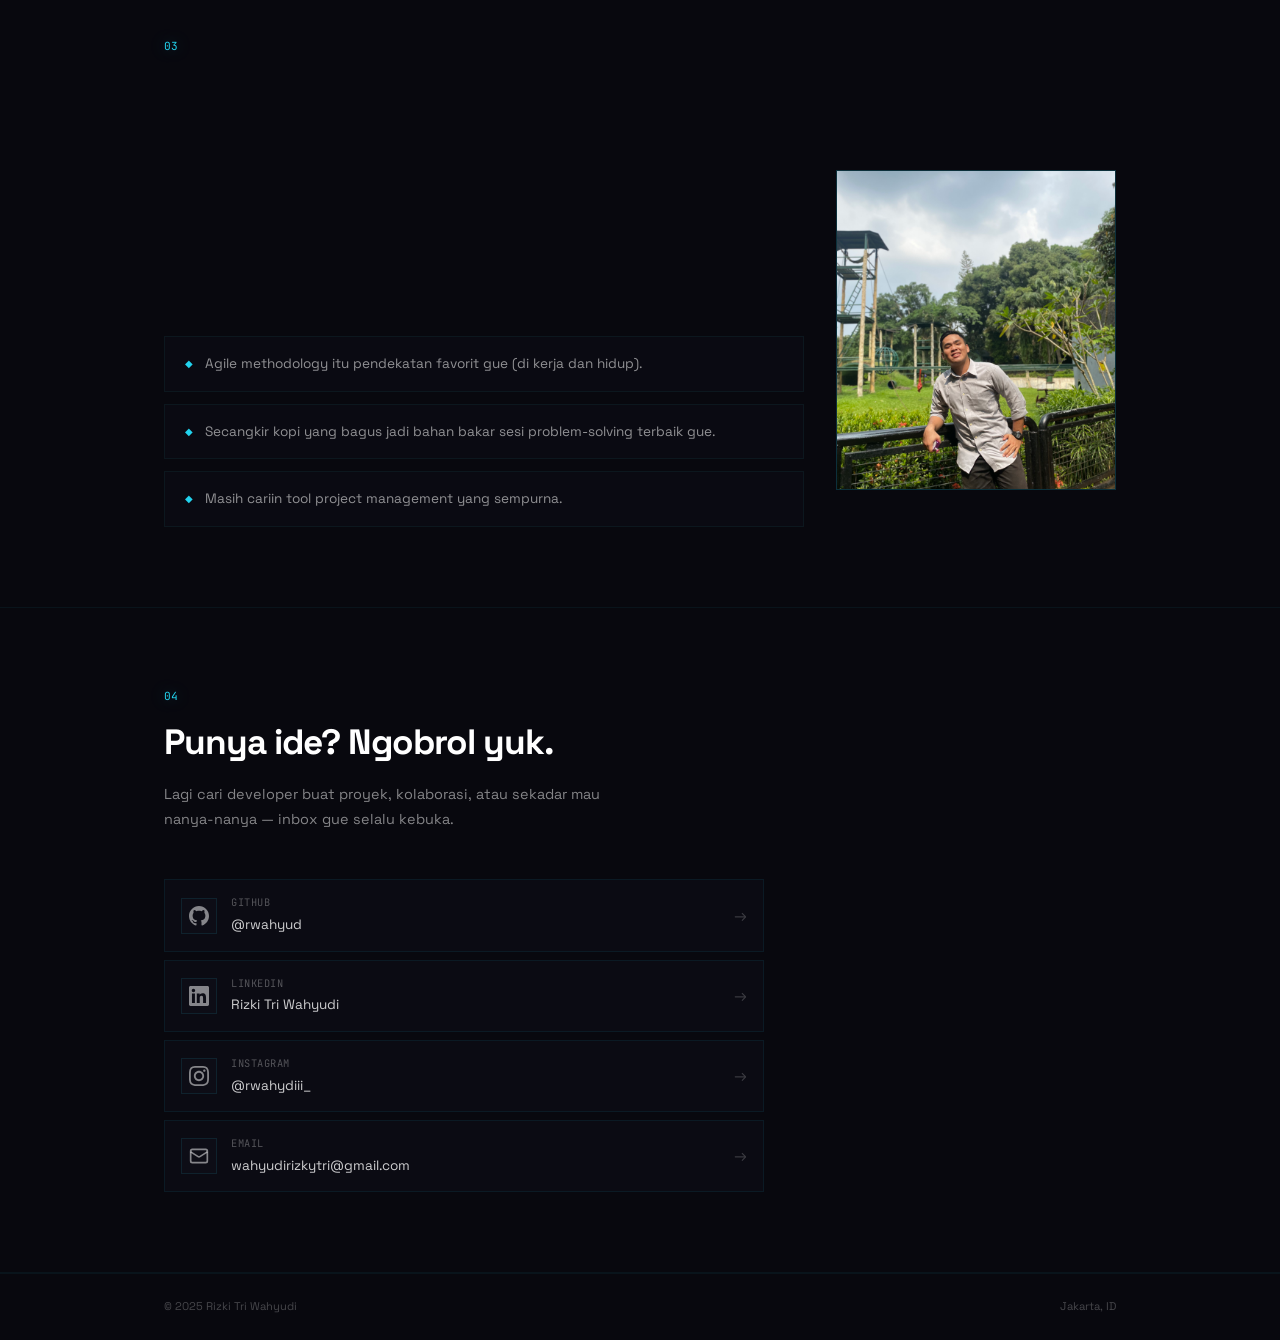
==== commit 87b42d5a: "Point CV download to Word document" ====
--- a/index.html
+++ b/index.html
@@ -129,7 +129,7 @@
       <div class="hero-btns">
         <a href="#work" class="btn btn-primary" data-i18n="hero.btnWork">View my work</a>
         <a href="https://github.com/rwahyud" target="_blank" class="btn btn-outline">GitHub</a>
-        <a href="Cv_rizki/CV_ATS_Rizki_Tri_Wahyudi.pdf" download class="btn btn-outline" data-i18n="hero.btnCV">Download CV</a>
+        <a href="Cv_rizki/CV_Rizki_Tri_Wahyudi.docx" download class="btn btn-outline" data-i18n="hero.btnCV">Download CV</a>
       </div>
     </div>
     <div class="hero-right">
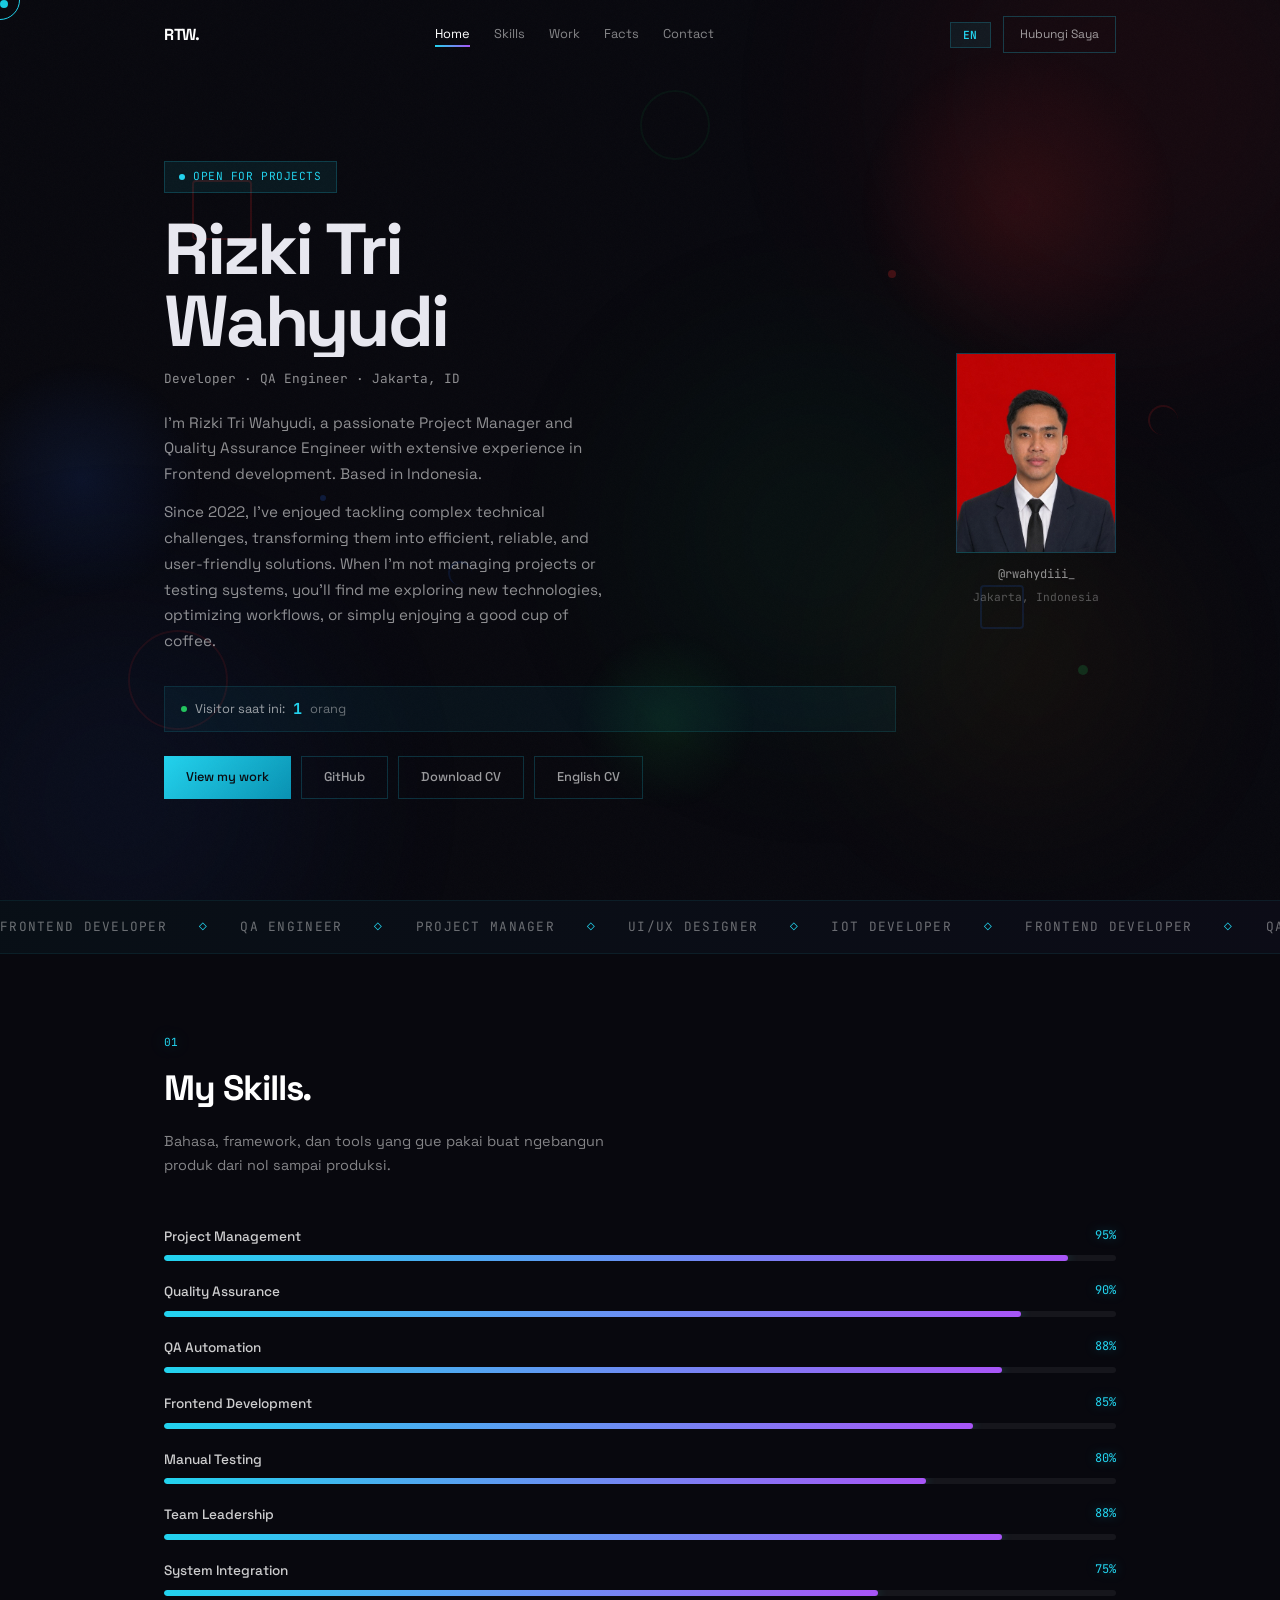
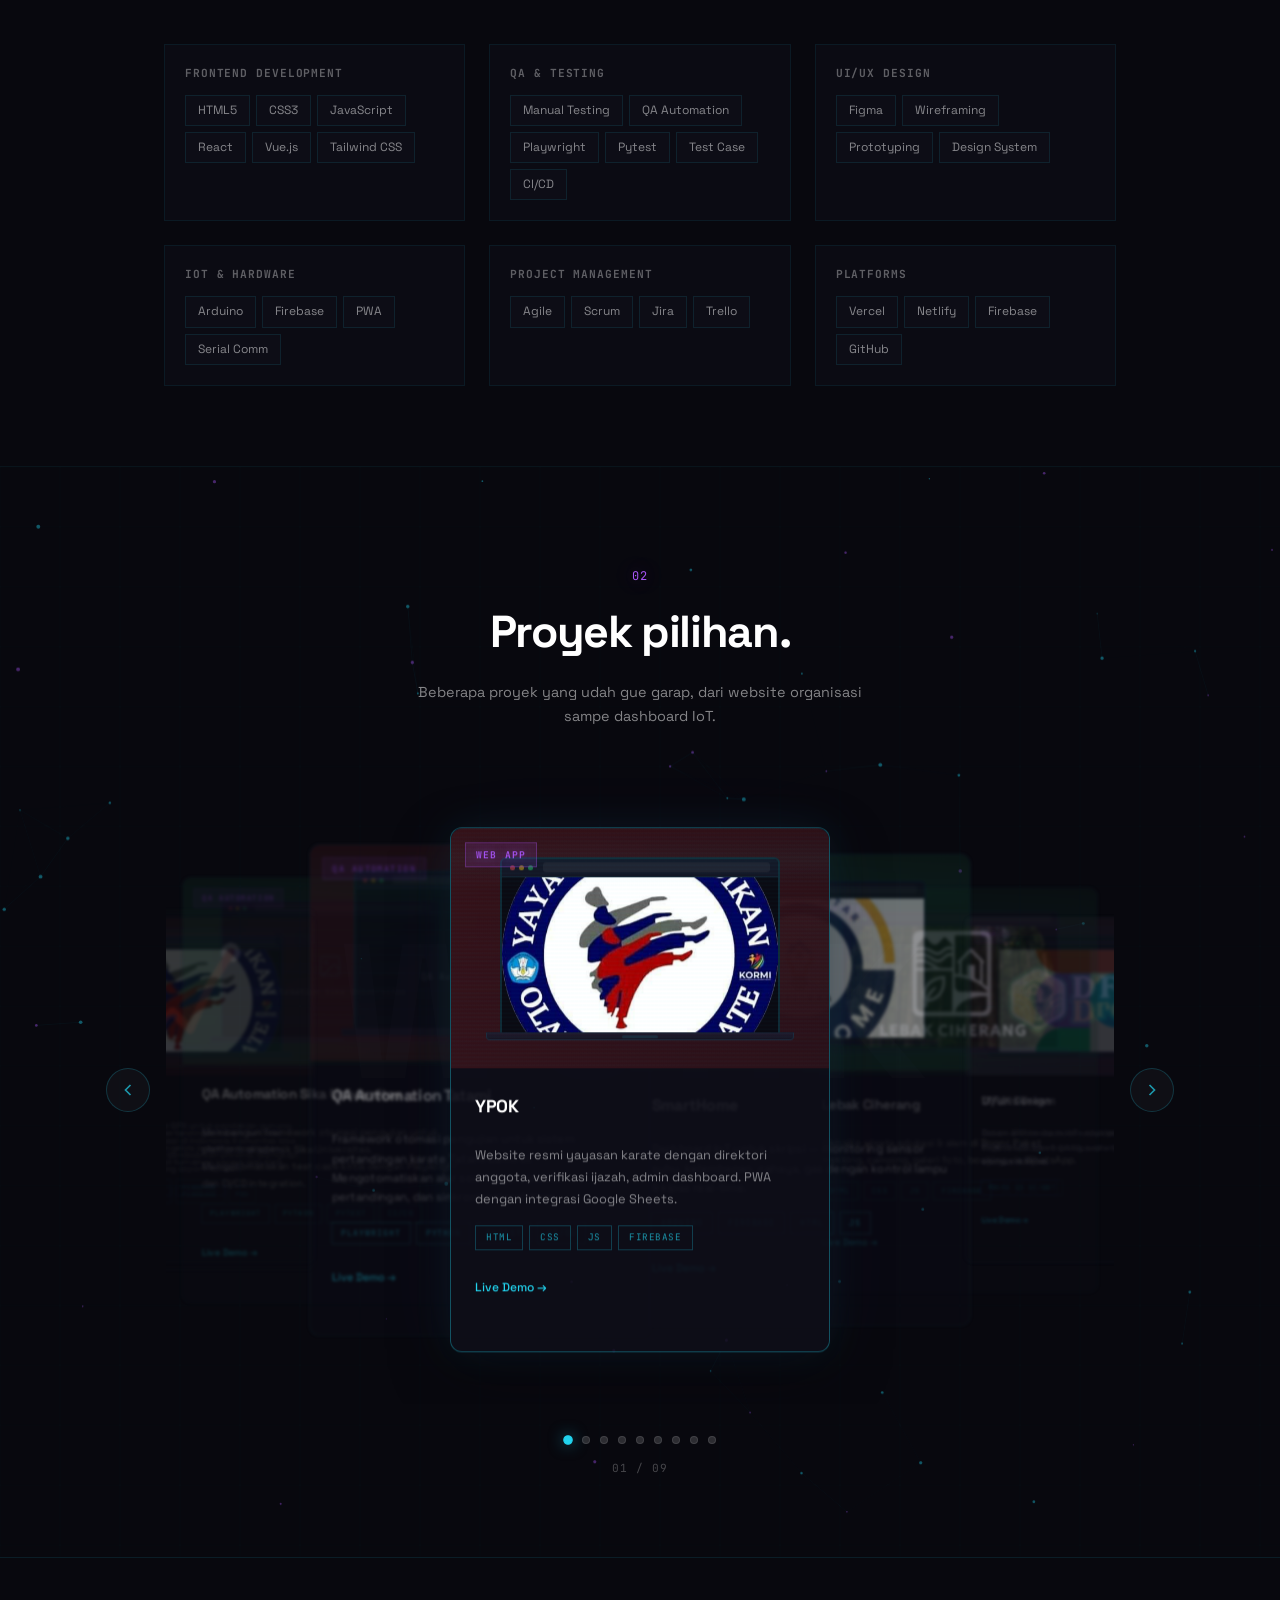
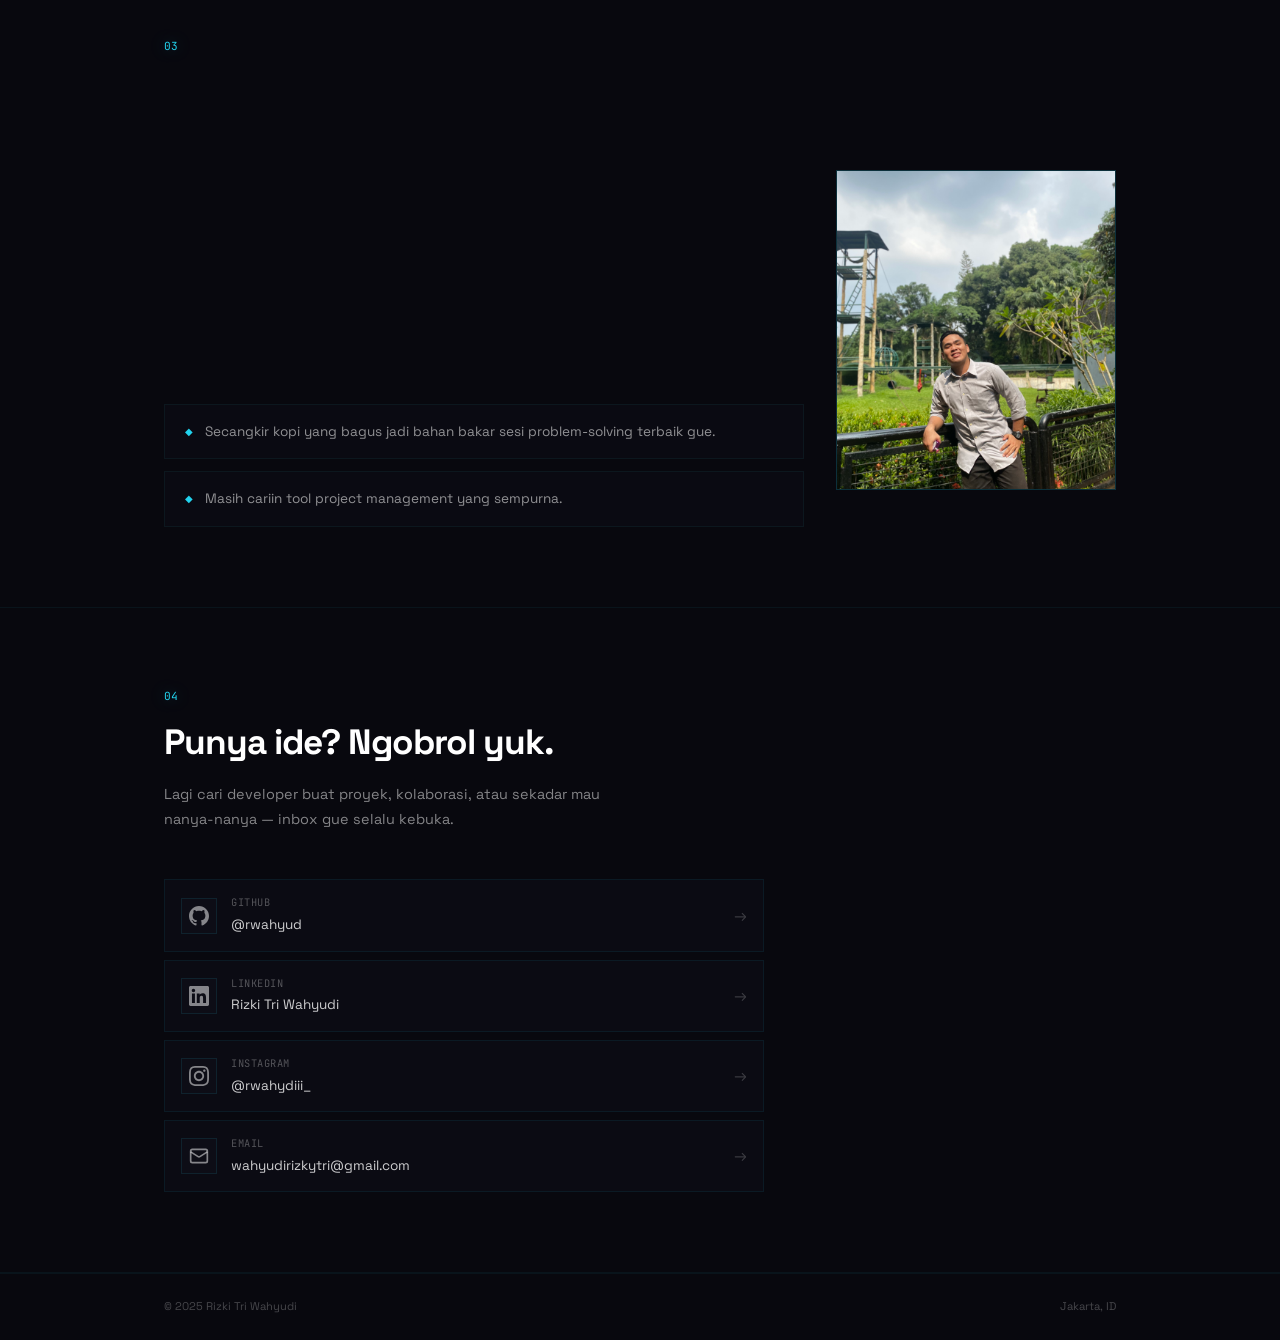
==== commit dc64fc86: "Update CV download links to PDFs and add English CV button" ====
--- a/index.html
+++ b/index.html
@@ -129,7 +129,8 @@
       <div class="hero-btns">
         <a href="#work" class="btn btn-primary" data-i18n="hero.btnWork">View my work</a>
         <a href="https://github.com/rwahyud" target="_blank" class="btn btn-outline">GitHub</a>
-        <a href="Cv_rizki/CV_Rizki_Tri_Wahyudi.docx" download class="btn btn-outline" data-i18n="hero.btnCV">Download CV</a>
+        <a href="Cv_rizki/CV_Rizki_Tri_Wahyudi.pdf" download class="btn btn-outline" data-i18n="hero.btnCV">Download CV</a>
+        <a href="Cv_rizki/CV_Rizki_Tri_Wahyudi_English.pdf" download class="btn btn-outline" data-i18n="hero.btnCVEN">English CV</a>
       </div>
     </div>
     <div class="hero-right">
